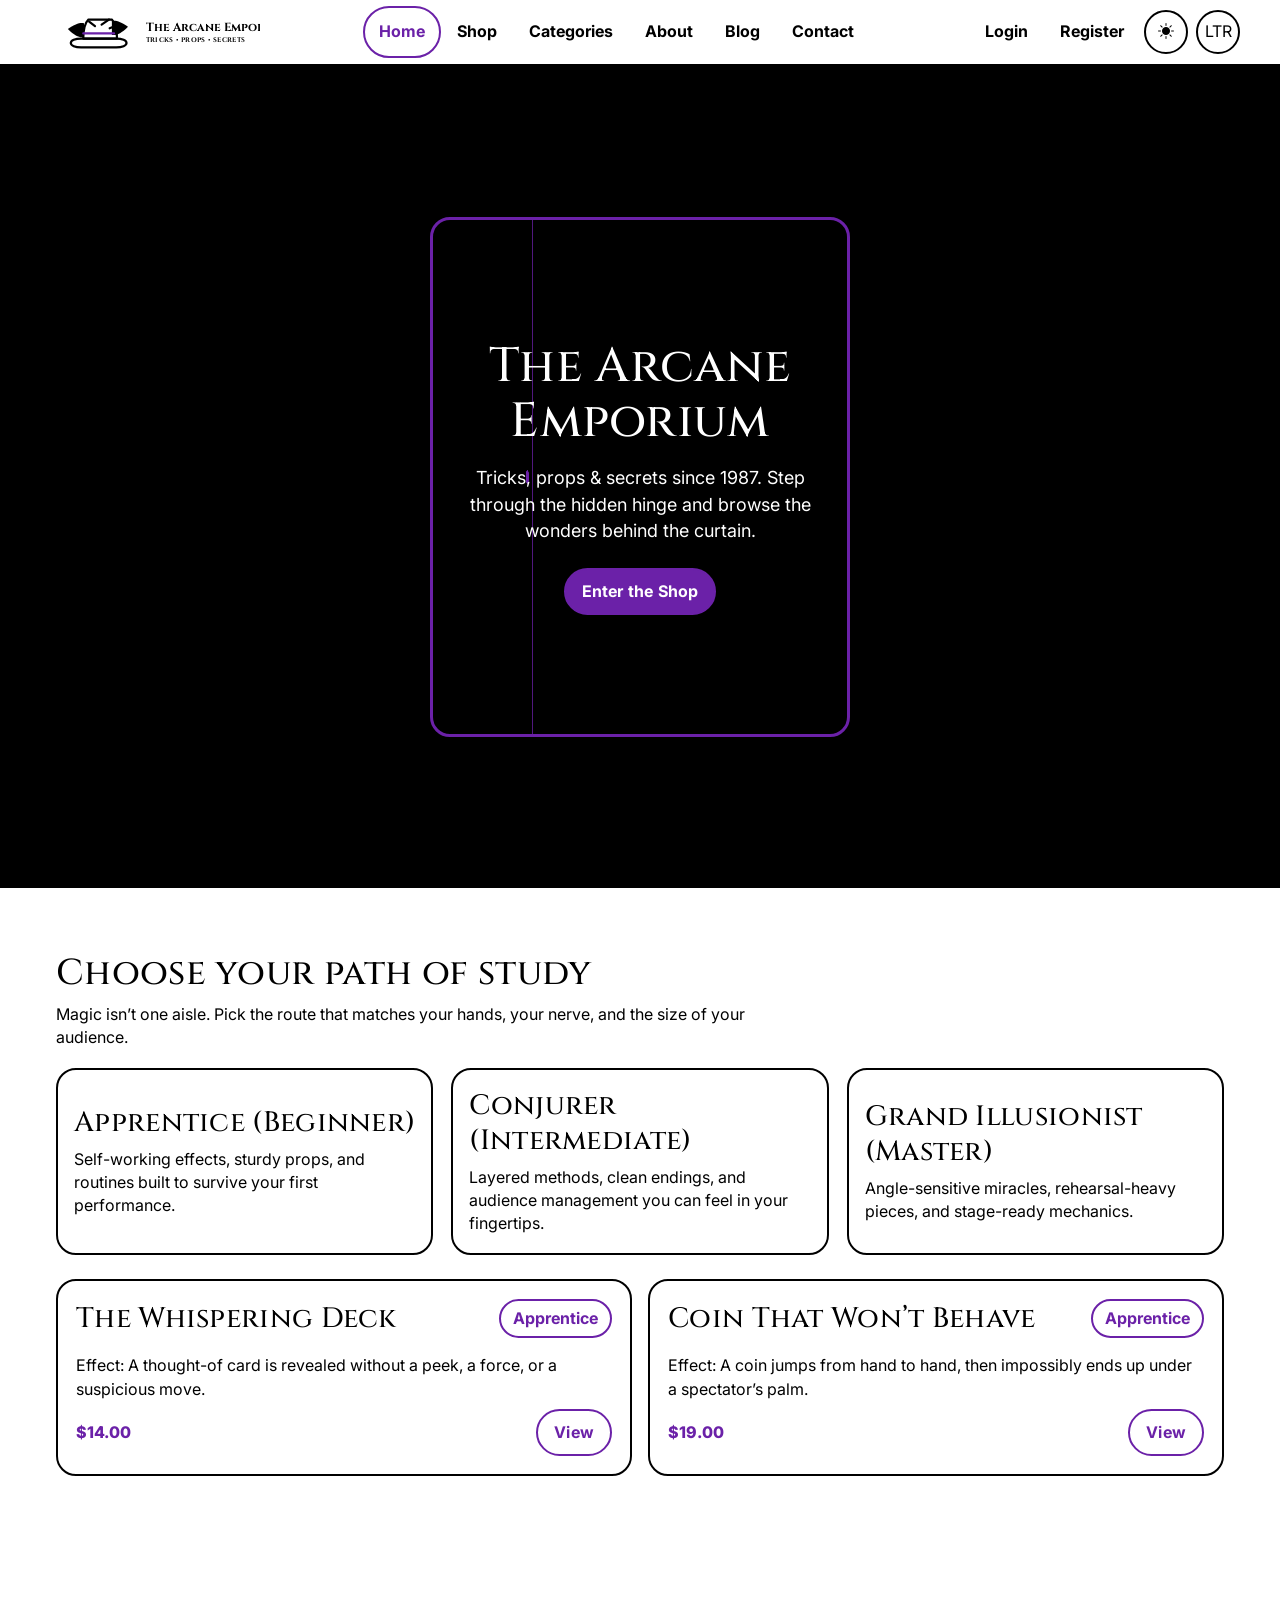
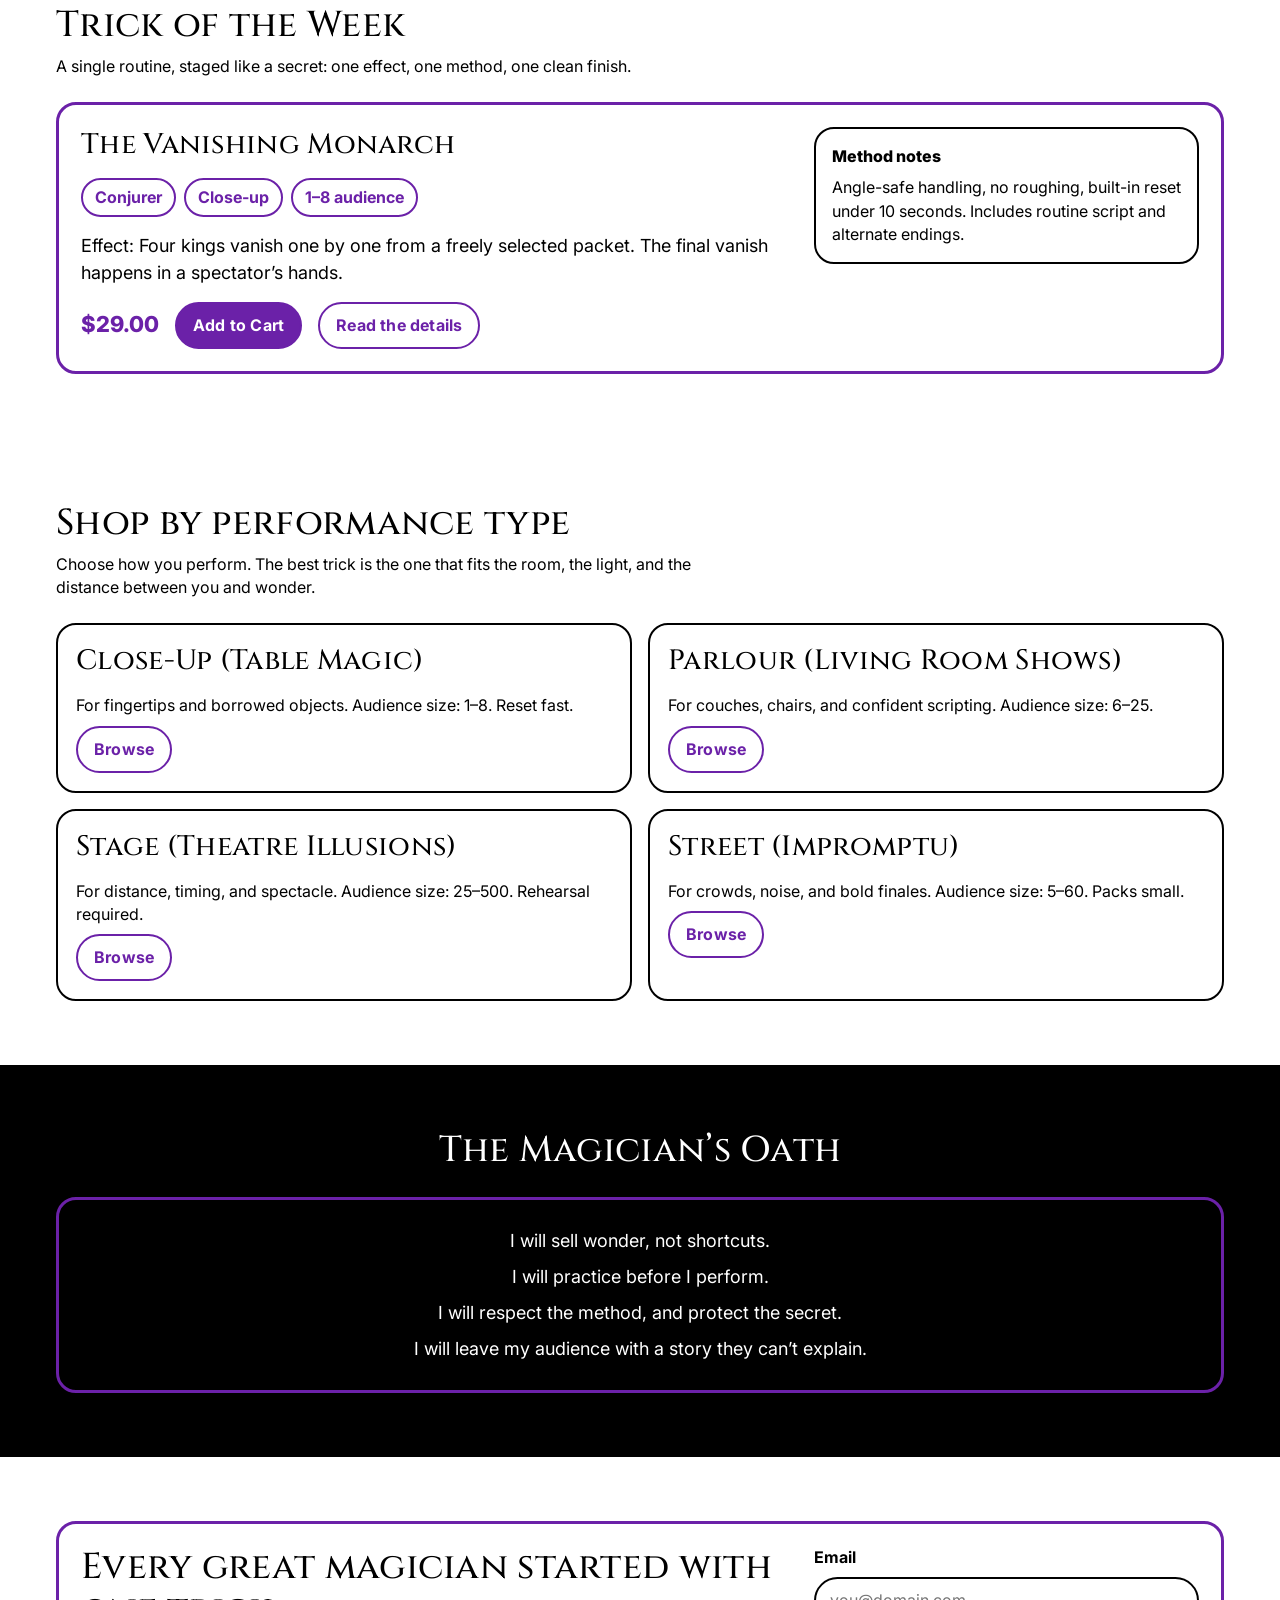
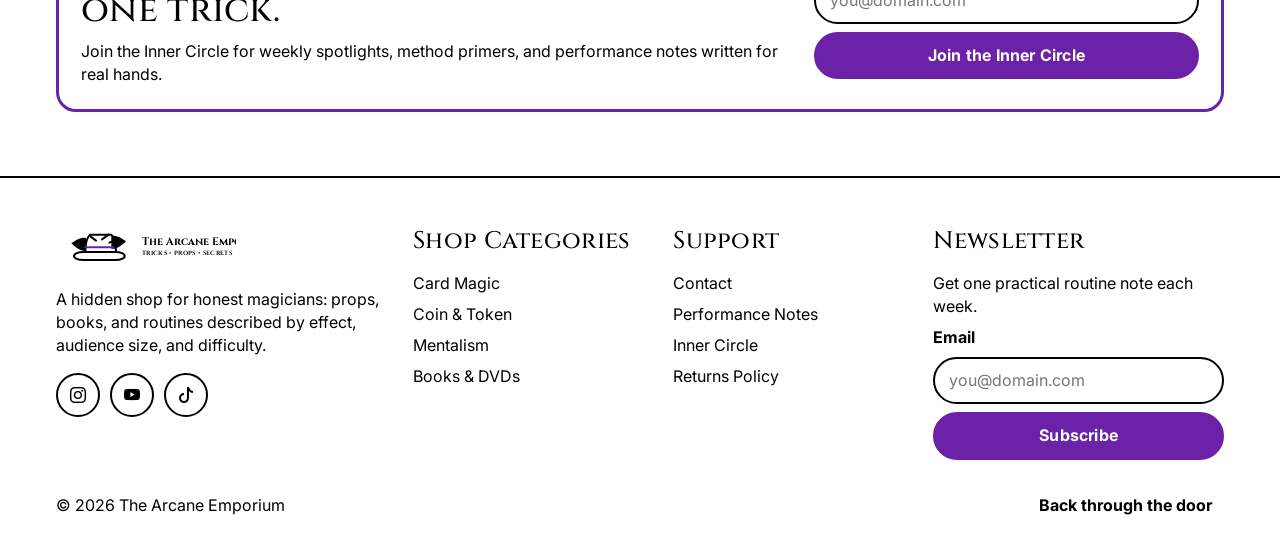
==== index.html @ 13599f2f "5050Complte" ====
<!doctype html>
<html lang="en" dir="ltr">
  <head>
    <meta charset="utf-8" />
    <meta name="viewport" content="width=device-width, initial-scale=1" />
    <title>The Arcane Emporium — Step Into the Secret</title>
    <meta name="description" content="Enter The Arcane Emporium: tricks, props, books, and secret methods for magicians of every level. Discover wonder, not just products." />
    <link rel="canonical" href="index.html" />

    <link rel="icon" type="image/svg+xml" href="assets/images/logo.svg" />

    <link rel="preconnect" href="https://fonts.googleapis.com" />
    <link rel="preconnect" href="https://fonts.gstatic.com" crossorigin />
    <link href="https://fonts.googleapis.com/css2?family=Cinzel:wght@600;700&family=Inter:wght@400;600;700;800&display=swap" rel="stylesheet" />

    <link href="https://cdn.jsdelivr.net/npm/bootstrap@5.3.3/dist/css/bootstrap.min.css" rel="stylesheet" />
    <link href="https://cdn.jsdelivr.net/npm/bootstrap-icons@1.11.3/font/bootstrap-icons.min.css" rel="stylesheet" />
    <link href="assets/css/style.css" rel="stylesheet" />
    <link href="assets/css/dark-mode.css" rel="stylesheet" />
    <link href="assets/css/rtl.css" rel="stylesheet" />

    <script type="application/ld+json">
      {
        "@context": "https://schema.org",
        "@type": "Organization",
        "name": "The Arcane Emporium",
        "url": "index.html",
        "logo": "assets/images/logo.svg",
        "sameAs": []
      }
    </script>
  </head>
  <body data-ae-page="home">
    <a class="ae-skip" href="#main">Skip to content</a>
    <div data-ae-header></div>

    <main id="main">
      <section class="ae-section ae-section--full ae-dark-stage">
        <div class="ae-container">
          <div class="ae-door-wrap" data-ae-door>
            <div class="ae-door" aria-label="A hidden door creaks open">
              <div class="ae-door-panel" aria-hidden="true"></div>
              <div class="ae-door-reveal">
                <div>
                  <h1 class="m-0">The Arcane Emporium</h1>
                  <p class="mt-3 mb-4" style="font-size:18px;max-width:46ch;margin-inline:auto">
                    Tricks, props &amp; secrets since 1987. Step through the hidden hinge and browse the wonders behind the curtain.
                  </p>
                  <a class="ae-btn ae-shimmer" href="home-2.html">Enter the Shop</a>
                </div>
              </div>
            </div>
          </div>
        </div>
      </section>

      <section class="ae-section">
        <div class="ae-container">
          <h2 class="m-0">Choose your path of study</h2>
          <p class="mt-2 mb-0" style="max-width:70ch">
            Magic isn’t one aisle. Pick the route that matches your hands, your nerve, and the size of your audience.
          </p>

          <div class="ae-fork" role="group" aria-label="Skill level pathways">
            <button class="ae-path" type="button" data-ae-skill="beginner" aria-pressed="false">
              <h3>Apprentice (Beginner)</h3>
              <p>Self-working effects, sturdy props, and routines built to survive your first performance.</p>
            </button>
            <button class="ae-path" type="button" data-ae-skill="intermediate" aria-pressed="false">
              <h3>Conjurer (Intermediate)</h3>
              <p>Layered methods, clean endings, and audience management you can feel in your fingertips.</p>
            </button>
            <button class="ae-path" type="button" data-ae-skill="master" aria-pressed="false">
              <h3>Grand Illusionist (Master)</h3>
              <p>Angle-sensitive miracles, rehearsal-heavy pieces, and stage-ready mechanics.</p>
            </button>
          </div>

          <div class="mt-4" data-ae-skill-region aria-label="Skill-based preview">
            <div class="ae-grid-2x2">
              <article class="ae-card" data-ae-skill-card="beginner">
                <div class="d-flex align-items-center justify-content-between gap-2 flex-wrap">
                  <h3 class="m-0">The Whispering Deck</h3>
                  <span class="ae-pill">Apprentice</span>
                </div>
                <p class="mt-3 mb-2">Effect: A thought-of card is revealed without a peek, a force, or a suspicious move.</p>
                <div class="d-flex align-items-center justify-content-between gap-3 flex-wrap">
                  <span class="ae-price">$14.00</span>
                  <a class="ae-btn ae-btn--ghost" href="service-details.html">View</a>
                </div>
              </article>

              <article class="ae-card" data-ae-skill-card="beginner">
                <div class="d-flex align-items-center justify-content-between gap-2 flex-wrap">
                  <h3 class="m-0">Coin That Won’t Behave</h3>
                  <span class="ae-pill">Apprentice</span>
                </div>
                <p class="mt-3 mb-2">Effect: A coin jumps from hand to hand, then impossibly ends up under a spectator’s palm.</p>
                <div class="d-flex align-items-center justify-content-between gap-3 flex-wrap">
                  <span class="ae-price">$19.00</span>
                  <a class="ae-btn ae-btn--ghost" href="service-details.html">View</a>
                </div>
              </article>

              <article class="ae-card" data-ae-skill-card="intermediate" hidden>
                <div class="d-flex align-items-center justify-content-between gap-2 flex-wrap">
                  <h3 class="m-0">The Vanishing Monarch</h3>
                  <span class="ae-pill">Conjurer</span>
                </div>
                <p class="mt-3 mb-2">Effect: Four kings vanish one by one from a freely selected packet, leaving only silence.</p>
                <div class="d-flex align-items-center justify-content-between gap-3 flex-wrap">
                  <span class="ae-price">$29.00</span>
                  <a class="ae-btn ae-btn--ghost" href="service-details.html">View</a>
                </div>
              </article>

              <article class="ae-card" data-ae-skill-card="intermediate" hidden>
                <div class="d-flex align-items-center justify-content-between gap-2 flex-wrap">
                  <h3 class="m-0">The Honest Liar’s Peek</h3>
                  <span class="ae-pill">Conjurer</span>
                </div>
                <p class="mt-3 mb-2">Effect: A sealed prediction matches a spectator’s secret choice with no fishing, no outs.</p>
                <div class="d-flex align-items-center justify-content-between gap-3 flex-wrap">
                  <span class="ae-price">$35.00</span>
                  <a class="ae-btn ae-btn--ghost" href="service-details.html">View</a>
                </div>
              </article>

              <article class="ae-card" data-ae-skill-card="master" hidden>
                <div class="d-flex align-items-center justify-content-between gap-2 flex-wrap">
                  <h3 class="m-0">Thread of Midnight</h3>
                  <span class="ae-pill">Grand Illusionist</span>
                </div>
                <p class="mt-3 mb-2">Effect: A ring melts onto a floating thread, then escapes in full view with no cover.</p>
                <div class="d-flex align-items-center justify-content-between gap-3 flex-wrap">
                  <span class="ae-price">$59.00</span>
                  <a class="ae-btn ae-btn--ghost" href="service-details.html">View</a>
                </div>
              </article>

              <article class="ae-card" data-ae-skill-card="master" hidden>
                <div class="d-flex align-items-center justify-content-between gap-2 flex-wrap">
                  <h3 class="m-0">Theatre of Two Shadows</h3>
                  <span class="ae-pill">Grand Illusionist</span>
                </div>
                <p class="mt-3 mb-2">Effect: Two spectators hold opposite ends of a ribbon as a signed card appears tied at the center.</p>
                <div class="d-flex align-items-center justify-content-between gap-3 flex-wrap">
                  <span class="ae-price">$79.00</span>
                  <a class="ae-btn ae-btn--ghost" href="service-details.html">View</a>
                </div>
              </article>
            </div>
          </div>
        </div>
      </section>

      <section class="ae-section">
        <div class="ae-container">
          <h2 class="m-0">Trick of the Week</h2>
          <p class="mt-2 mb-4" style="max-width:70ch">A single routine, staged like a secret: one effect, one method, one clean finish.</p>

          <div class="ae-feature">
            <div class="ae-feature-grid">
              <div>
                <h3 class="m-0">The Vanishing Monarch</h3>
                <div class="mt-3 d-flex align-items-center gap-2 flex-wrap">
                  <span class="ae-pill">Conjurer</span>
                  <span class="ae-pill">Close-up</span>
                  <span class="ae-pill">1–8 audience</span>
                </div>
                <p class="mt-3 mb-3" style="font-size:18px">
                  Effect: Four kings vanish one by one from a freely selected packet. The final vanish happens in a spectator’s hands.
                </p>
                <div class="d-flex align-items-center gap-3 flex-wrap">
                  <span class="ae-price" style="font-size:22px">$29.00</span>
                  <a class="ae-btn" href="service-details.html">Add to Cart</a>
                  <a class="ae-btn ae-btn--ghost" href="service-details.html">Read the details</a>
                </div>
              </div>
              <div class="ae-border ae-rounded p-3" aria-label="Method summary">
                <p class="m-0" style="font-weight:800">Method notes</p>
                <p class="mt-2 mb-0">
                  Angle-safe handling, no roughing, built-in reset under 10 seconds. Includes routine script and alternate endings.
                </p>
              </div>
            </div>
          </div>
        </div>
      </section>

      <section class="ae-section">
        <div class="ae-container">
          <h2 class="m-0">Shop by performance type</h2>
          <p class="mt-2 mb-4" style="max-width:70ch">
            Choose how you perform. The best trick is the one that fits the room, the light, and the distance between you and wonder.
          </p>

          <div class="ae-grid-2x2">
            <article class="ae-card">
              <h3 class="m-0">Close-Up (Table Magic)</h3>
              <p class="mt-3 mb-2">For fingertips and borrowed objects. Audience size: 1–8. Reset fast.</p>
              <a class="ae-btn ae-btn--ghost" href="services.html">Browse</a>
            </article>
            <article class="ae-card">
              <h3 class="m-0">Parlour (Living Room Shows)</h3>
              <p class="mt-3 mb-2">For couches, chairs, and confident scripting. Audience size: 6–25.</p>
              <a class="ae-btn ae-btn--ghost" href="services.html">Browse</a>
            </article>
            <article class="ae-card">
              <h3 class="m-0">Stage (Theatre Illusions)</h3>
              <p class="mt-3 mb-2">For distance, timing, and spectacle. Audience size: 25–500. Rehearsal required.</p>
              <a class="ae-btn ae-btn--ghost" href="services.html">Browse</a>
            </article>
            <article class="ae-card">
              <h3 class="m-0">Street (Impromptu)</h3>
              <p class="mt-3 mb-2">For crowds, noise, and bold finales. Audience size: 5–60. Packs small.</p>
              <a class="ae-btn ae-btn--ghost" href="services.html">Browse</a>
            </article>
          </div>
        </div>
      </section>

      <section class="ae-section ae-dark-stage">
        <div class="ae-container">
          <h2 class="m-0 text-center">The Magician’s Oath</h2>
          <div class="mt-4 ae-emboss">
            <p class="m-0">I will sell wonder, not shortcuts.</p>
            <p>I will practice before I perform.</p>
            <p>I will respect the method, and protect the secret.</p>
            <p class="mb-0">I will leave my audience with a story they can’t explain.</p>
          </div>
        </div>
      </section>

      <section class="ae-section">
        <div class="ae-container">
          <div class="ae-feature">
            <div class="ae-feature-grid">
              <div>
                <h2 class="m-0">Every great magician started with one trick.</h2>
                <p class="mt-2 mb-0" style="max-width:70ch">
                  Join the Inner Circle for weekly spotlights, method primers, and performance notes written for real hands.
                </p>
              </div>
              <form class="d-grid gap-2" data-ae-validate novalidate>
                <label class="fw-bold" for="indexNewsletter">Email</label>
                <input class="ae-form-control" id="indexNewsletter" name="email" type="email" placeholder="you@domain.com" required />
                <div class="invalid-feedback">Enter a valid email to join the Inner Circle.</div>
                <button class="ae-btn" type="submit">Join the Inner Circle</button>
              </form>
            </div>
          </div>
        </div>
      </section>
    </main>

    <div data-ae-footer></div>

    <script src="https://cdn.jsdelivr.net/npm/bootstrap@5.3.3/dist/js/bootstrap.bundle.min.js"></script>
    <script src="assets/js/main.js"></script>
  </body>
</html>
---- assets/css/style.css ----
:root{
  --ae-bg:#FFFFFF;
  --ae-fg:#000000;
  --ae-accent:#6B21A8;
  --ae-surface:#FFFFFF;
  --ae-border:var(--ae-fg);
  --ae-focus:var(--ae-accent);
  --ae-radius:20px;
  --ae-radius-sm:14px;
  --ae-shadow:none;
  --ae-max:1200px;
  color-scheme:light;
}

*{box-sizing:border-box}
html,body{height:100%}
body{
  margin:0;
  background:var(--ae-bg);
  color:var(--ae-fg);
  font-family:Inter,system-ui,-apple-system,Segoe UI,Roboto,Arial,sans-serif;
  font-size:16px;
  line-height:1.45;
  overflow-x:hidden;
}

a{color:var(--ae-accent);text-decoration:none}
a:hover,a:focus{text-decoration:underline}

::selection{background:var(--ae-accent);color:var(--ae-bg)}

h1,h2,h3,.ae-display{
  font-family:"Cinzel",serif;
  letter-spacing:0.3px;
}
h1{font-size:clamp(40px,4vw,48px);line-height:1.15}
h2{font-size:clamp(32px,3.2vw,36px);line-height:1.2}
h3{font-size:clamp(24px,2.4vw,28px);line-height:1.25}

.ae-container{
  max-width:var(--ae-max);
  margin-inline:auto;
  padding-inline:16px;
}

.ae-border{border:2px solid var(--ae-border)}
.ae-border-accent{border:2px solid var(--ae-accent)}
.ae-surface{background:var(--ae-surface)}
.ae-rounded{border-radius:var(--ae-radius)}
.ae-rounded-sm{border-radius:var(--ae-radius-sm)}

.ae-btn{
  display:inline-flex;
  align-items:center;
  justify-content:center;
  gap:10px;
  min-height:44px;
  padding:10px 16px;
  border-radius:999px;
  border:2px solid var(--ae-accent);
  background:var(--ae-accent);
  color:#FFFFFF;
  font-weight:700;
  letter-spacing:0.2px;
  text-decoration:none;
  position:relative;
  overflow:hidden;
}
.ae-btn:hover,.ae-btn:focus{color:#FFFFFF;text-decoration:none}
.ae-btn:focus-visible{outline:3px solid var(--ae-focus);outline-offset:2px}
.ae-btn--ghost{
  background:transparent;
  color:var(--ae-accent);
}
.ae-btn--ghost:hover,.ae-btn--ghost:focus{color:var(--ae-accent)}

.ae-shimmer::after{
  content:"";
  position:absolute;
  inset:-2px;
  transform:translateX(-120%);
  background:linear-gradient(90deg,transparent,rgba(255,255,255,0.6),transparent);
  animation:aeShimmer 2.2s infinite;
}
@keyframes aeShimmer{
  0%{transform:translateX(-120%)}
  55%{transform:translateX(120%)}
  100%{transform:translateX(120%)}
}

.ae-pill{
  display:inline-flex;
  align-items:center;
  justify-content:center;
  gap:8px;
  min-height:36px;
  padding:6px 12px;
  border-radius:999px;
  border:2px solid var(--ae-accent);
  color:var(--ae-accent);
  font-weight:700;
  white-space:nowrap;
}
.ae-price{color:var(--ae-accent);font-weight:800}

.ae-skip{
  position:absolute;
  inset-inline-start:12px;
  top:12px;
  padding:10px 14px;
  background:var(--ae-accent);
  color:#FFFFFF;
  z-index:1000;
  transform:translateY(-160%);
  border-radius:999px;
}
.ae-skip:focus{transform:translateY(0)}

.ae-header{
  position:sticky;
  top:0;
  z-index:1020;
  background:var(--ae-bg);
  border-bottom:2px solid var(--ae-border);
}
.ae-header-inner{padding:10px 0}
.ae-navlink{
  display:inline-flex;
  align-items:center;
  justify-content:center;
  min-height:44px;
  padding:8px 12px;
  border-radius:999px;
  color:var(--ae-fg);
  font-weight:700;
}
.ae-navlink:hover,.ae-navlink:focus{
  color:var(--ae-accent);
  text-decoration:none;
  outline:2px solid var(--ae-accent);
  outline-offset:2px;
}
.ae-navlink[aria-current="page"]{
  color:var(--ae-accent);
  outline:2px solid var(--ae-accent);
  outline-offset:2px;
}

.ae-logo{
  width:220px;
  height:44px;
  color:var(--ae-fg);
}
.ae-logo--small{width:180px;height:40px}
.ae-logo-wrap{display:inline-flex;align-items:center;gap:12px}
.ae-logo-wrap:hover{text-decoration:none}

.ae-mobile{display:flex}
.ae-desktop{display:none}
@media (min-width:1100px){
  .ae-mobile{display:none}
  .ae-desktop{display:flex}
}

.ae-icon-btn{
  display:inline-flex;
  align-items:center;
  justify-content:center;
  width:44px;
  height:44px;
  border-radius:999px;
  border:2px solid var(--ae-border);
  background:transparent;
  color:var(--ae-fg);
}
.ae-icon-btn:hover,.ae-icon-btn:focus{border-color:var(--ae-accent);color:var(--ae-accent)}
.ae-icon-btn:focus-visible{outline:3px solid var(--ae-focus);outline-offset:2px}

.ae-offcanvas{
  background:var(--ae-bg);
  color:var(--ae-fg);
  border-inline-start:2px solid var(--ae-border);
}
.ae-offcanvas .offcanvas-header{border-bottom:2px solid var(--ae-border)}

.ae-section{padding:64px 0}
.ae-section--tight{padding:40px 0}
.ae-section--full{min-height:calc(100vh - 78px);display:flex;align-items:center}
.ae-dark-stage{
  background:var(--ae-fg);
  color:var(--ae-bg);
}
.ae-dark-stage a{color:var(--ae-bg)}
.ae-dark-stage .ae-btn--ghost{border-color:var(--ae-bg);color:var(--ae-bg)}

.ae-door-wrap{
  width:min(420px,92vw);
  margin-inline:auto;
}
.ae-door{
  border:3px solid var(--ae-accent);
  border-radius:var(--ae-radius);
  height:520px;
  position:relative;
  overflow:hidden;
  background:transparent;
}
.ae-door-panel{
  position:absolute;
  inset:0;
  transform-origin:0% 50%;
  border-inline-end:3px solid var(--ae-accent);
  background:transparent;
  transform:rotateY(0deg);
  transition:transform 1400ms ease;
}
.ae-door-panel::after{
  content:"";
  position:absolute;
  inset-inline-end:14px;
  top:50%;
  width:14px;
  height:14px;
  transform:translateY(-50%);
  border-radius:999px;
  background:var(--ae-accent);
}
.ae-door-open .ae-door-panel{transform:rotateY(-76deg)}
.ae-door-reveal{
  position:absolute;
  inset:0;
  display:grid;
  place-items:center;
  padding:24px;
  text-align:center;
}

.ae-fork{
  display:grid;
  grid-template-columns:1fr;
  gap:18px;
  align-items:stretch;
  margin-top:18px;
}
@media (min-width:768px){
  .ae-fork{grid-template-columns:repeat(3,1fr)}
}
.ae-path{
  border:2px solid var(--ae-border);
  border-radius:var(--ae-radius);
  padding:18px 16px;
  background:var(--ae-surface);
  text-align:start;
}
.ae-path:focus-visible{outline:3px solid var(--ae-focus);outline-offset:2px}
.ae-path:hover{border-color:var(--ae-accent)}
.ae-path h3{margin:0 0 8px 0}
.ae-path p{margin:0}

.ae-grid-2x2{
  display:grid;
  grid-template-columns:1fr;
  gap:16px;
}
@media (min-width:768px){
  .ae-grid-2x2{grid-template-columns:repeat(2,1fr)}
}

.ae-grid-2x3{
  display:grid;
  grid-template-columns:1fr;
  gap:16px;
}
@media (min-width:768px){
  .ae-grid-2x3{grid-template-columns:repeat(2,1fr)}
}
@media (min-width:1100px){
  .ae-grid-2x3{grid-template-columns:repeat(3,1fr)}
}

.ae-card{
  border:2px solid var(--ae-border);
  border-radius:var(--ae-radius);
  padding:18px;
  background:var(--ae-surface);
  height:100%;
}
.ae-card:hover{border-color:var(--ae-accent)}
.ae-card h3{margin-top:0}

.ae-feature{
  border:3px solid var(--ae-accent);
  border-radius:var(--ae-radius);
  padding:22px;
  background:var(--ae-surface);
}
.ae-feature-grid{
  display:grid;
  grid-template-columns:1fr;
  gap:18px;
}
@media (min-width:900px){
  .ae-feature-grid{grid-template-columns:1.3fr 0.7fr;align-items:start}
}

.ae-emboss{
  border:3px solid var(--ae-accent);
  border-radius:var(--ae-radius);
  padding:28px 22px;
  background:transparent;
  text-align:center;
}
.ae-emboss p{margin:10px 0;font-size:18px}

.ae-strip{
  display:grid;
  grid-auto-flow:column;
  grid-auto-columns:minmax(260px,1fr);
  gap:16px;
  overflow-x:auto;
  padding-bottom:10px;
  scroll-snap-type:x mandatory;
}
.ae-strip > *{scroll-snap-align:start}
@media (max-width:767.98px){
  .ae-strip{grid-auto-flow:row;grid-auto-columns:unset;overflow:visible}
}

.ae-form-control{
  min-height:44px;
  border:2px solid var(--ae-border);
  border-radius:999px;
  padding:10px 14px;
  background:var(--ae-bg);
  color:var(--ae-fg);
}
.ae-form-control:focus{
  border-color:var(--ae-accent);
  box-shadow:none;
  outline:3px solid var(--ae-focus);
  outline-offset:2px;
}
.ae-form-area{
  border-radius:var(--ae-radius);
  border:2px solid var(--ae-border);
  min-height:160px;
  padding:12px 14px;
}

.invalid-feedback{color:var(--ae-accent);font-weight:700}

.ae-footer{
  border-top:2px solid var(--ae-border);
  padding:48px 0 18px 0;
}
.ae-footer h3{font-size:24px}
.ae-footer a{color:var(--ae-fg)}
.ae-footer a:hover,.ae-footer a:focus{color:var(--ae-accent)}
.ae-footer-grid{
  display:grid;
  grid-template-columns:1fr;
  gap:18px;
}
@media (min-width:900px){
  .ae-footer-grid{grid-template-columns:1.4fr 1fr 1fr 1.2fr}
}
.ae-social{
  display:flex;
  gap:10px;
  flex-wrap:wrap;
}

.ae-backtop{
  position:fixed;
  inset-inline-end:16px;
  bottom:16px;
  width:48px;
  height:48px;
  border-radius:999px;
  border:2px solid var(--ae-accent);
  background:var(--ae-accent);
  color:#FFFFFF;
  display:none;
  align-items:center;
  justify-content:center;
  z-index:1030;
}
.ae-backtop:focus-visible{outline:3px solid var(--ae-focus);outline-offset:2px}
.ae-backtop.is-visible{display:flex}

.ae-star{color:var(--ae-accent)}

.accordion-item{background:var(--ae-bg)}
.accordion-button{
  background:var(--ae-bg);
  color:var(--ae-fg);
  font-weight:800;
  border-bottom:2px solid var(--ae-border);
  box-shadow:none;
}
.accordion-button:focus{
  border-color:var(--ae-accent);
  box-shadow:none;
  outline:3px solid var(--ae-focus);
  outline-offset:2px;
}
.accordion-button:not(.collapsed){color:var(--ae-accent);background:var(--ae-bg)}
.accordion-body{background:var(--ae-bg);color:var(--ae-fg)}

@media (prefers-reduced-motion:reduce){
  .ae-shimmer::after{animation:none}
  .ae-door-panel{transition:none}
}
---- assets/css/dark-mode.css ----
:root[data-theme="dark"]{
  --ae-bg:#12111A;
  --ae-fg:#FFFFFF;
  --ae-surface:#12111A;
  --ae-border:var(--ae-fg);
  color-scheme:dark;
}

:root[data-theme="dark"] .ae-dark-stage{
  background:#000000;
  color:#FFFFFF;
}

:root[data-theme="dark"] .ae-offcanvas{
  border-inline-start-color:#FFFFFF;
}
---- assets/css/rtl.css ----
:root[dir="rtl"] body{direction:rtl}
:root[dir="rtl"] .ae-path{text-align:start}
:root[dir="rtl"] .ae-offcanvas{border-inline-start:0;border-inline-end:2px solid var(--ae-border)}
:root[dir="rtl"] .ae-backtop{inset-inline-end:auto;inset-inline-start:16px}
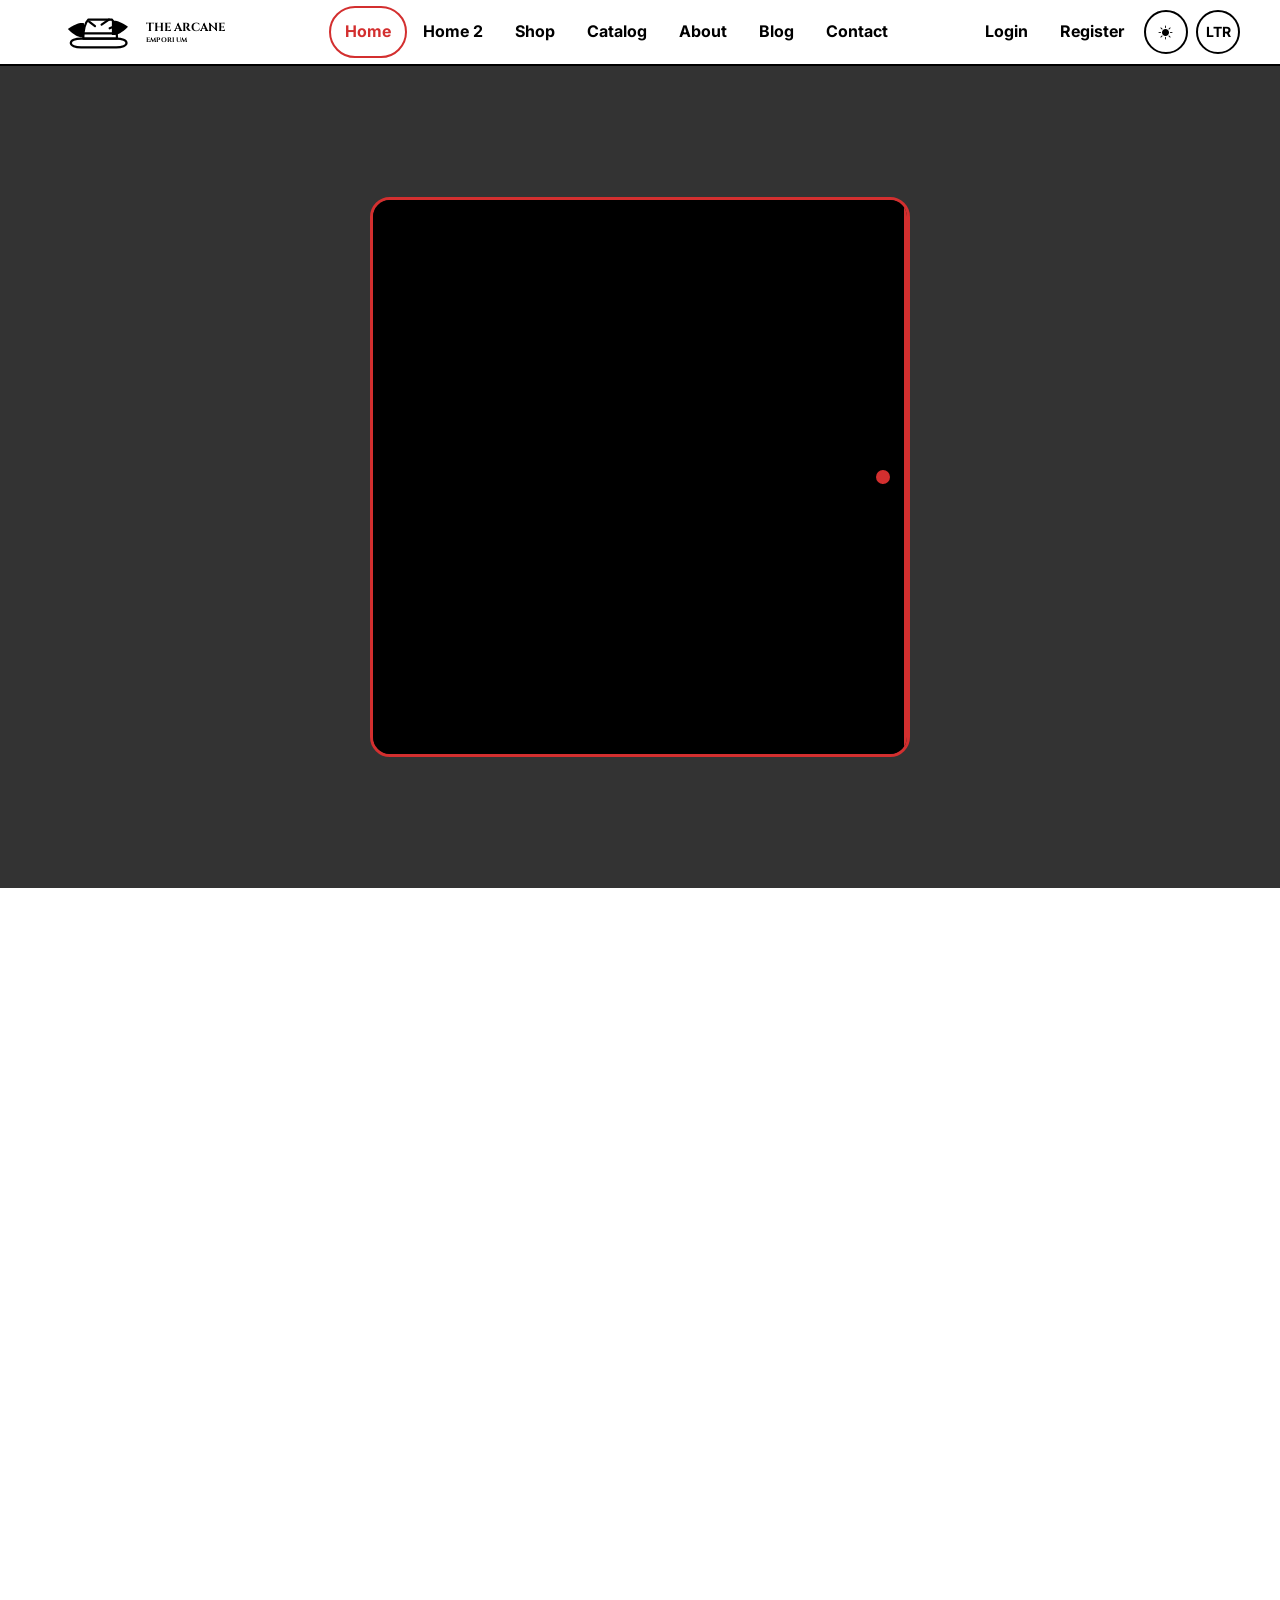
==== commit e2245be8: "6040Cent" ====
--- a/index.html
+++ b/index.html
@@ -35,7 +35,7 @@
     <div data-ae-header></div>
 
     <main id="main">
-      <section class="ae-section ae-section--full ae-dark-stage">
+      <section class="ae-section ae-section--full ae-dark-stage" style="background: linear-gradient(rgba(0,0,0,0.8), rgba(0,0,0,0.8)), url('https://images.unsplash.com/photo-1511671782779-c97d3d27a1d4?auto=format&fit=crop&q=80&w=1200') center/cover no-repeat;">
         <div class="ae-container">
           <div class="ae-door-wrap" data-ae-door>
             <div class="ae-door" aria-label="A hidden door creaks open">
@@ -46,7 +46,8 @@
                   <p class="mt-3 mb-4" style="font-size:18px;max-width:46ch;margin-inline:auto">
                     Tricks, props &amp; secrets since 1987. Step through the hidden hinge and browse the wonders behind the curtain.
                   </p>
-                  <a class="ae-btn ae-shimmer" href="home-2.html">Enter the Shop</a>
+                  <a class="ae-btn ae-shimmer" href="services.html">Enter the Shop</a>
+                  <a class="ae-btn ae-btn--ghost mt-2" href="catlog.html">View Categories</a>
                 </div>
               </div>
             </div>
@@ -79,72 +80,78 @@
           <div class="mt-4" data-ae-skill-region aria-label="Skill-based preview">
             <div class="ae-grid-2x2">
               <article class="ae-card" data-ae-skill-card="beginner">
+                <img class="ae-card-img" src="https://images.unsplash.com/photo-1541432924401-443b74052f52?auto=format&fit=crop&q=80&w=800" alt="Playing cards floating" />
                 <div class="d-flex align-items-center justify-content-between gap-2 flex-wrap">
                   <h3 class="m-0">The Whispering Deck</h3>
                   <span class="ae-pill">Apprentice</span>
                 </div>
                 <p class="mt-3 mb-2">Effect: A thought-of card is revealed without a peek, a force, or a suspicious move.</p>
-                <div class="d-flex align-items-center justify-content-between gap-3 flex-wrap">
+                <div class="mt-auto d-flex align-items-center justify-content-between gap-3 flex-wrap">
                   <span class="ae-price">$14.00</span>
                   <a class="ae-btn ae-btn--ghost" href="service-details.html">View</a>
                 </div>
               </article>
 
               <article class="ae-card" data-ae-skill-card="beginner">
+                <img class="ae-card-img" src="https://images.unsplash.com/photo-1606144042614-b2417e99c4e3?auto=format&fit=crop&q=80&w=800" alt="Magic coins" />
                 <div class="d-flex align-items-center justify-content-between gap-2 flex-wrap">
                   <h3 class="m-0">Coin That Won’t Behave</h3>
                   <span class="ae-pill">Apprentice</span>
                 </div>
                 <p class="mt-3 mb-2">Effect: A coin jumps from hand to hand, then impossibly ends up under a spectator’s palm.</p>
-                <div class="d-flex align-items-center justify-content-between gap-3 flex-wrap">
+                <div class="mt-auto d-flex align-items-center justify-content-between gap-3 flex-wrap">
                   <span class="ae-price">$19.00</span>
                   <a class="ae-btn ae-btn--ghost" href="service-details.html">View</a>
                 </div>
               </article>
 
               <article class="ae-card" data-ae-skill-card="intermediate" hidden>
+                <img class="ae-card-img" src="https://images.unsplash.com/photo-1517406858458-3725f0967399?auto=format&fit=crop&q=80&w=800" alt="Mysterious cards" />
                 <div class="d-flex align-items-center justify-content-between gap-2 flex-wrap">
                   <h3 class="m-0">The Vanishing Monarch</h3>
                   <span class="ae-pill">Conjurer</span>
                 </div>
                 <p class="mt-3 mb-2">Effect: Four kings vanish one by one from a freely selected packet, leaving only silence.</p>
-                <div class="d-flex align-items-center justify-content-between gap-3 flex-wrap">
+                <div class="mt-auto d-flex align-items-center justify-content-between gap-3 flex-wrap">
                   <span class="ae-price">$29.00</span>
                   <a class="ae-btn ae-btn--ghost" href="service-details.html">View</a>
                 </div>
               </article>
 
               <article class="ae-card" data-ae-skill-card="intermediate" hidden>
+                <img class="ae-card-img" src="https://images.unsplash.com/photo-1534447677768-be436bb09401?auto=format&fit=crop&q=80&w=800" alt="Secret envelope" />
                 <div class="d-flex align-items-center justify-content-between gap-2 flex-wrap">
                   <h3 class="m-0">The Honest Liar’s Peek</h3>
                   <span class="ae-pill">Conjurer</span>
                 </div>
                 <p class="mt-3 mb-2">Effect: A sealed prediction matches a spectator’s secret choice with no fishing, no outs.</p>
-                <div class="d-flex align-items-center justify-content-between gap-3 flex-wrap">
+                <div class="mt-auto d-flex align-items-center justify-content-between gap-3 flex-wrap">
                   <span class="ae-price">$35.00</span>
                   <a class="ae-btn ae-btn--ghost" href="service-details.html">View</a>
                 </div>
               </article>
 
               <article class="ae-card" data-ae-skill-card="master" hidden>
+                <img class="ae-card-img" src="https://images.unsplash.com/photo-1495446815901-a7297e633e8d?auto=format&fit=crop&q=80&w=800" alt="Magic thread" />
                 <div class="d-flex align-items-center justify-content-between gap-2 flex-wrap">
                   <h3 class="m-0">Thread of Midnight</h3>
                   <span class="ae-pill">Grand Illusionist</span>
                 </div>
                 <p class="mt-3 mb-2">Effect: A ring melts onto a floating thread, then escapes in full view with no cover.</p>
-                <div class="d-flex align-items-center justify-content-between gap-3 flex-wrap">
+                <div class="mt-auto d-flex align-items-center justify-content-between gap-3 flex-wrap">
                   <span class="ae-price">$59.00</span>
                   <a class="ae-btn ae-btn--ghost" href="service-details.html">View</a>
                 </div>
               </article>
 
               <article class="ae-card" data-ae-skill-card="master" hidden>
+                <img class="ae-card-img" src="https://images.unsplash.com/photo-1473186578172-c141e6798fe4?auto=format&fit=crop&q=80&w=800" alt="Magic ribbon" />
                 <div class="d-flex align-items-center justify-content-between gap-2 flex-wrap">
                   <h3 class="m-0">Theatre of Two Shadows</h3>
                   <span class="ae-pill">Grand Illusionist</span>
                 </div>
                 <p class="mt-3 mb-2">Effect: Two spectators hold opposite ends of a ribbon as a signed card appears tied at the center.</p>
-                <div class="d-flex align-items-center justify-content-between gap-3 flex-wrap">
+                <div class="mt-auto d-flex align-items-center justify-content-between gap-3 flex-wrap">
                   <span class="ae-price">$79.00</span>
                   <a class="ae-btn ae-btn--ghost" href="service-details.html">View</a>
                 </div>
@@ -161,7 +168,8 @@
 
           <div class="ae-feature">
             <div class="ae-feature-grid">
-              <div>
+              <div class="d-flex flex-column">
+                <img class="ae-card-img mb-3" style="height:240px" src="https://images.unsplash.com/photo-1517406858458-3725f0967399?auto=format&fit=crop&q=80&w=800" alt="The Vanishing Monarch" />
                 <h3 class="m-0">The Vanishing Monarch</h3>
                 <div class="mt-3 d-flex align-items-center gap-2 flex-wrap">
                   <span class="ae-pill">Conjurer</span>
@@ -171,7 +179,7 @@
                 <p class="mt-3 mb-3" style="font-size:18px">
                   Effect: Four kings vanish one by one from a freely selected packet. The final vanish happens in a spectator’s hands.
                 </p>
-                <div class="d-flex align-items-center gap-3 flex-wrap">
+                <div class="mt-auto d-flex align-items-center gap-3 flex-wrap">
                   <span class="ae-price" style="font-size:22px">$29.00</span>
                   <a class="ae-btn" href="service-details.html">Add to Cart</a>
                   <a class="ae-btn ae-btn--ghost" href="service-details.html">Read the details</a>
@@ -197,24 +205,36 @@
 
           <div class="ae-grid-2x2">
             <article class="ae-card">
+              <img class="ae-card-img" src="https://images.unsplash.com/photo-1541432924401-443b74052f52?auto=format&fit=crop&q=80&w=800" alt="Close-Up Magic" />
               <h3 class="m-0">Close-Up (Table Magic)</h3>
               <p class="mt-3 mb-2">For fingertips and borrowed objects. Audience size: 1–8. Reset fast.</p>
-              <a class="ae-btn ae-btn--ghost" href="services.html">Browse</a>
-            </article>
-            <article class="ae-card">
+              <div class="mt-auto">
+                <a class="ae-btn ae-btn--ghost" href="services.html">Browse</a>
+              </div>
+            </article>
+            <article class="ae-card">
+              <img class="ae-card-img" src="https://images.unsplash.com/photo-1517406858458-3725f0967399?auto=format&fit=crop&q=80&w=800" alt="Parlour Magic" />
               <h3 class="m-0">Parlour (Living Room Shows)</h3>
               <p class="mt-3 mb-2">For couches, chairs, and confident scripting. Audience size: 6–25.</p>
-              <a class="ae-btn ae-btn--ghost" href="services.html">Browse</a>
-            </article>
-            <article class="ae-card">
+              <div class="mt-auto">
+                <a class="ae-btn ae-btn--ghost" href="services.html">Browse</a>
+              </div>
+            </article>
+            <article class="ae-card">
+              <img class="ae-card-img" src="https://images.unsplash.com/photo-1495446815901-a7297e633e8d?auto=format&fit=crop&q=80&w=800" alt="Stage Magic" />
               <h3 class="m-0">Stage (Theatre Illusions)</h3>
               <p class="mt-3 mb-2">For distance, timing, and spectacle. Audience size: 25–500. Rehearsal required.</p>
-              <a class="ae-btn ae-btn--ghost" href="services.html">Browse</a>
-            </article>
-            <article class="ae-card">
+              <div class="mt-auto">
+                <a class="ae-btn ae-btn--ghost" href="services.html">Browse</a>
+              </div>
+            </article>
+            <article class="ae-card">
+              <img class="ae-card-img" src="https://images.unsplash.com/photo-1534447677768-be436bb09401?auto=format&fit=crop&q=80&w=800" alt="Street Magic" />
               <h3 class="m-0">Street (Impromptu)</h3>
               <p class="mt-3 mb-2">For crowds, noise, and bold finales. Audience size: 5–60. Packs small.</p>
-              <a class="ae-btn ae-btn--ghost" href="services.html">Browse</a>
+              <div class="mt-auto">
+                <a class="ae-btn ae-btn--ghost" href="services.html">Browse</a>
+              </div>
             </article>
           </div>
         </div>
--- a/assets/css/style.css
+++ b/assets/css/style.css
@@ -1,7 +1,7 @@
 :root{
   --ae-bg:#FFFFFF;
   --ae-fg:#000000;
-  --ae-accent:#6B21A8;
+  --ae-accent:#D32F2F;
   --ae-surface:#FFFFFF;
   --ae-border:var(--ae-fg);
   --ae-focus:var(--ae-accent);
@@ -13,15 +13,23 @@
 }
 
 *{box-sizing:border-box}
-html,body{height:100%}
+html,body{
+  height:100%;
+  margin:0;
+  padding:0;
+  overflow-x:hidden;
+  width:100%;
+  max-width:100%;
+}
 body{
-  margin:0;
   background:var(--ae-bg);
   color:var(--ae-fg);
   font-family:Inter,system-ui,-apple-system,Segoe UI,Roboto,Arial,sans-serif;
   font-size:16px;
   line-height:1.45;
-  overflow-x:hidden;
+  position:relative;
+  overflow-wrap:break-word;
+  word-wrap:break-word;
 }
 
 a{color:var(--ae-accent);text-decoration:none}
@@ -65,6 +73,13 @@
   text-decoration:none;
   position:relative;
   overflow:hidden;
+}
+@media (max-width: 480px) {
+  .ae-btn {
+    padding: 8px 12px;
+    font-size: 14px;
+    min-height: 40px;
+  }
 }
 .ae-btn:hover,.ae-btn:focus{color:#FFFFFF;text-decoration:none}
 .ae-btn:focus-visible{outline:3px solid var(--ae-focus);outline-offset:2px}
@@ -149,10 +164,26 @@
 .ae-logo{
   width:220px;
   height:44px;
-  color:var(--ae-fg);
+  max-width: 100%;
+  color:var(--ae-fg);
+  direction:ltr;
 }
 .ae-logo--small{width:180px;height:40px}
-.ae-logo-wrap{display:inline-flex;align-items:center;gap:12px}
+@media (max-width: 480px) {
+  .ae-logo--small { width: 140px; height: 32px; }
+}
+@media (max-width: 360px) {
+  .ae-logo--small { width: 100px; height: 24px; }
+  .ae-header-inner .d-flex.gap-2 { gap: 4px !important; }
+}
+.ae-logo-wrap{
+  display:inline-flex;
+  align-items:center;
+  gap:12px;
+  direction:ltr;
+  min-width: 0;
+  flex-shrink: 1;
+}
 .ae-logo-wrap:hover{text-decoration:none}
 
 .ae-mobile{display:flex}
@@ -172,6 +203,16 @@
   border:2px solid var(--ae-border);
   background:transparent;
   color:var(--ae-fg);
+  font-size: 14px;
+  font-weight: 700;
+}
+@media (max-width: 480px) {
+  .ae-icon-btn {
+    width: 38px;
+    height: 38px;
+    font-size: 11px;
+    border-width: 1.5px;
+  }
 }
 .ae-icon-btn:hover,.ae-icon-btn:focus{border-color:var(--ae-accent);color:var(--ae-accent)}
 .ae-icon-btn:focus-visible{outline:3px solid var(--ae-focus);outline-offset:2px}
@@ -179,7 +220,7 @@
 .ae-offcanvas{
   background:var(--ae-bg);
   color:var(--ae-fg);
-  border-inline-start:2px solid var(--ae-border);
+  border-inline-end:2px solid var(--ae-border);
 }
 .ae-offcanvas .offcanvas-header{border-bottom:2px solid var(--ae-border)}
 
@@ -194,25 +235,27 @@
 .ae-dark-stage .ae-btn--ghost{border-color:var(--ae-bg);color:var(--ae-bg)}
 
 .ae-door-wrap{
-  width:min(420px,92vw);
+  width:min(540px,94vw);
   margin-inline:auto;
+  perspective: 1200px;
 }
 .ae-door{
   border:3px solid var(--ae-accent);
   border-radius:var(--ae-radius);
-  height:520px;
+  height:560px;
   position:relative;
   overflow:hidden;
-  background:transparent;
+  background:rgba(0,0,0,0.4);
 }
 .ae-door-panel{
   position:absolute;
   inset:0;
   transform-origin:0% 50%;
   border-inline-end:3px solid var(--ae-accent);
-  background:transparent;
+  background:var(--ae-fg);
   transform:rotateY(0deg);
   transition:transform 1400ms ease;
+  z-index: 2;
 }
 .ae-door-panel::after{
   content:"";
@@ -225,7 +268,7 @@
   border-radius:999px;
   background:var(--ae-accent);
 }
-.ae-door-open .ae-door-panel{transform:rotateY(-76deg)}
+.ae-door-open .ae-door-panel{transform:rotateY(-110deg)}
 .ae-door-reveal{
   position:absolute;
   inset:0;
@@ -233,6 +276,10 @@
   place-items:center;
   padding:24px;
   text-align:center;
+  z-index: 1;
+}
+@media (max-width: 480px) {
+  .ae-door-reveal { padding: 16px; }
 }
 
 .ae-fork{
@@ -284,20 +331,37 @@
   padding:18px;
   background:var(--ae-surface);
   height:100%;
+  display:flex;
+  flex-direction:column;
 }
 .ae-card:hover{border-color:var(--ae-accent)}
 .ae-card h3{margin-top:0}
+.ae-card-img{
+  width:100%;
+  height:180px;
+  object-fit:cover;
+  border-radius:var(--ae-radius-sm);
+  margin-bottom:16px;
+  border:1px solid var(--ae-border);
+}
 
 .ae-feature{
   border:3px solid var(--ae-accent);
   border-radius:var(--ae-radius);
   padding:22px;
   background:var(--ae-surface);
+  overflow: hidden;
+  max-width: 100%;
+  text-align: start;
+}
+@media (max-width: 480px) {
+  .ae-feature { padding: 16px; margin-inline: 4px; }
 }
 .ae-feature-grid{
   display:grid;
   grid-template-columns:1fr;
   gap:18px;
+  width: 100%;
 }
 @media (min-width:900px){
   .ae-feature-grid{grid-template-columns:1.3fr 0.7fr;align-items:start}
@@ -309,6 +373,10 @@
   padding:28px 22px;
   background:transparent;
   text-align:center;
+  overflow: hidden;
+}
+@media (max-width: 480px) {
+  .ae-emboss { padding: 20px 14px; }
 }
 .ae-emboss p{margin:10px 0;font-size:18px}
 
@@ -327,6 +395,10 @@
 }
 
 .ae-form-control{
+  display: block;
+  width: 100%;
+  max-width: 100%;
+  box-sizing: border-box;
   min-height:44px;
   border:2px solid var(--ae-border);
   border-radius:999px;
--- a/assets/css/dark-mode.css
+++ b/assets/css/dark-mode.css
@@ -1,6 +1,7 @@
 :root[data-theme="dark"]{
-  --ae-bg:#12111A;
+  --ae-bg:#000000;
   --ae-fg:#FFFFFF;
+  --ae-accent:#9B2C2C;
   --ae-surface:#12111A;
   --ae-border:var(--ae-fg);
   color-scheme:dark;
@@ -12,5 +13,5 @@
 }
 
 :root[data-theme="dark"] .ae-offcanvas{
-  border-inline-start-color:#FFFFFF;
+  border-inline-end-color:#FFFFFF;
 }
--- a/assets/css/rtl.css
+++ b/assets/css/rtl.css
@@ -1,4 +1,82 @@
-:root[dir="rtl"] body{direction:rtl}
+:root[dir="rtl"] body{direction:rtl;width:100%;max-width:100%;position:relative}
+:root[dir="rtl"] html{overflow-x:hidden;width:100%;max-width:100%}
+:root[dir="rtl"] .text-start{text-align:right !important}
+:root[dir="rtl"] .text-end{text-align:left !important}
 :root[dir="rtl"] .ae-path{text-align:start}
-:root[dir="rtl"] .ae-offcanvas{border-inline-start:0;border-inline-end:2px solid var(--ae-border)}
-:root[dir="rtl"] .ae-backtop{inset-inline-end:auto;inset-inline-start:16px}
+:root[dir="rtl"] .ae-door-panel{transform-origin:100% 50%}
+:root[dir="rtl"] .ae-door-open .ae-door-panel{transform:rotateY(110deg)}
+
+/* Fix Bootstrap margins/paddings in RTL since we are not using the RTL version of Bootstrap */
+:root[dir="rtl"] .ms-auto{margin-inline-start:auto !important;margin-inline-end:0 !important}
+:root[dir="rtl"] .me-auto{margin-inline-end:auto !important;margin-inline-start:0 !important}
+:root[dir="rtl"] .ms-1{margin-inline-start:0.25rem !important;margin-inline-end:0 !important}
+:root[dir="rtl"] .me-1{margin-inline-end:0.25rem !important;margin-inline-start:0 !important}
+:root[dir="rtl"] .ms-2{margin-inline-start:0.5rem !important;margin-inline-end:0 !important}
+:root[dir="rtl"] .me-2{margin-inline-end:0.5rem !important;margin-inline-start:0 !important}
+:root[dir="rtl"] .ms-3{margin-inline-start:1rem !important;margin-inline-end:0 !important}
+:root[dir="rtl"] .me-3{margin-inline-end:1rem !important;margin-inline-start:0 !important}
+:root[dir="rtl"] .ms-4{margin-inline-start:1.5rem !important;margin-inline-end:0 !important}
+:root[dir="rtl"] .me-4{margin-inline-end:1.5rem !important;margin-inline-start:0 !important}
+:root[dir="rtl"] .ms-5{margin-inline-start:3rem !important;margin-inline-end:0 !important}
+:root[dir="rtl"] .me-5{margin-inline-end:3rem !important;margin-inline-start:0 !important}
+
+:root[dir="rtl"] .ps-1{padding-inline-start:0.25rem !important;padding-inline-end:0 !important}
+:root[dir="rtl"] .pe-1{padding-inline-end:0.25rem !important;padding-inline-start:0 !important}
+:root[dir="rtl"] .ps-2{padding-inline-start:0.5rem !important;padding-inline-end:0 !important}
+:root[dir="rtl"] .pe-2{padding-inline-end:0.5rem !important;padding-inline-start:0 !important}
+:root[dir="rtl"] .ps-3{padding-inline-start:1rem !important;padding-inline-end:0 !important}
+:root[dir="rtl"] .pe-3{padding-inline-end:1rem !important;padding-inline-start:0 !important}
+:root[dir="rtl"] .ps-4{padding-inline-start:1.5rem !important;padding-inline-end:0 !important}
+:root[dir="rtl"] .pe-4{padding-inline-end:1.5rem !important;padding-inline-start:0 !important}
+:root[dir="rtl"] .ps-5{padding-inline-start:3rem !important;padding-inline-end:0 !important}
+:root[dir="rtl"] .pe-5{padding-inline-end:3rem !important;padding-inline-start:0 !important}
+
+:root[dir="rtl"] .row{
+  margin-right:calc(-.5 * var(--bs-gutter-x)) !important;
+  margin-left:calc(-.5 * var(--bs-gutter-x)) !important;
+}
+
+:root[dir="rtl"] .offset-lg-1 { margin-right: 8.33333333%; margin-left: 0 !important; }
+:root[dir="rtl"] .offset-lg-2 { margin-right: 16.66666667%; margin-left: 0 !important; }
+:root[dir="rtl"] .offset-lg-3 { margin-right: 25%; margin-left: 0 !important; }
+:root[dir="rtl"] .offset-lg-4 { margin-right: 33.33333333%; margin-left: 0 !important; }
+:root[dir="rtl"] .offset-lg-5 { margin-right: 41.66666667%; margin-left: 0 !important; }
+:root[dir="rtl"] .offset-lg-6 { margin-right: 50%; margin-left: 0 !important; }
+
+/* Mirror border utilities */
+:root[dir="rtl"] .border-start-0 { border-right-width: 0 !important; border-left-width: 2px !important; }
+:root[dir="rtl"] .border-end-0 { border-left-width: 0 !important; border-right-width: 2px !important; }
+:root[dir="rtl"] .ae-border-end-0 { border-left-width: 0 !important; border-right-width: 2px !important; }
+
+/* RTL specific fixes for input groups */
+:root[dir="rtl"] .input-group > :not(:first-child):not(.dropdown-menu):not(.valid-tooltip):not(.valid-feedback):not(.invalid-tooltip):not(.invalid-feedback) {
+  margin-inline-start: -2px;
+  margin-inline-end: 0;
+  border-top-right-radius: 0;
+  border-bottom-right-radius: 0;
+  border-top-left-radius: 999px;
+  border-bottom-left-radius: 999px;
+}
+:root[dir="rtl"] .input-group > :not(:last-child):not(.dropdown-toggle):not(.dropdown-menu):not(.form-floating) {
+  border-top-left-radius: 0;
+  border-bottom-left-radius: 0;
+  border-top-right-radius: 999px;
+  border-bottom-right-radius: 999px;
+}
+
+/* Ensure forms and interactive elements don't overflow */
+:root[dir="rtl"] .ae-form-control,
+:root[dir="rtl"] .ae-btn {
+  max-width: 100%;
+}
+
+:root[dir="rtl"] .ae-feature,
+:root[dir="rtl"] .ae-emboss {
+  max-width: 100%;
+  overflow-x: hidden;
+  direction: rtl;
+  text-align: start;
+}
+:root[dir="rtl"] .ae-emboss {
+  text-align: center;
+}
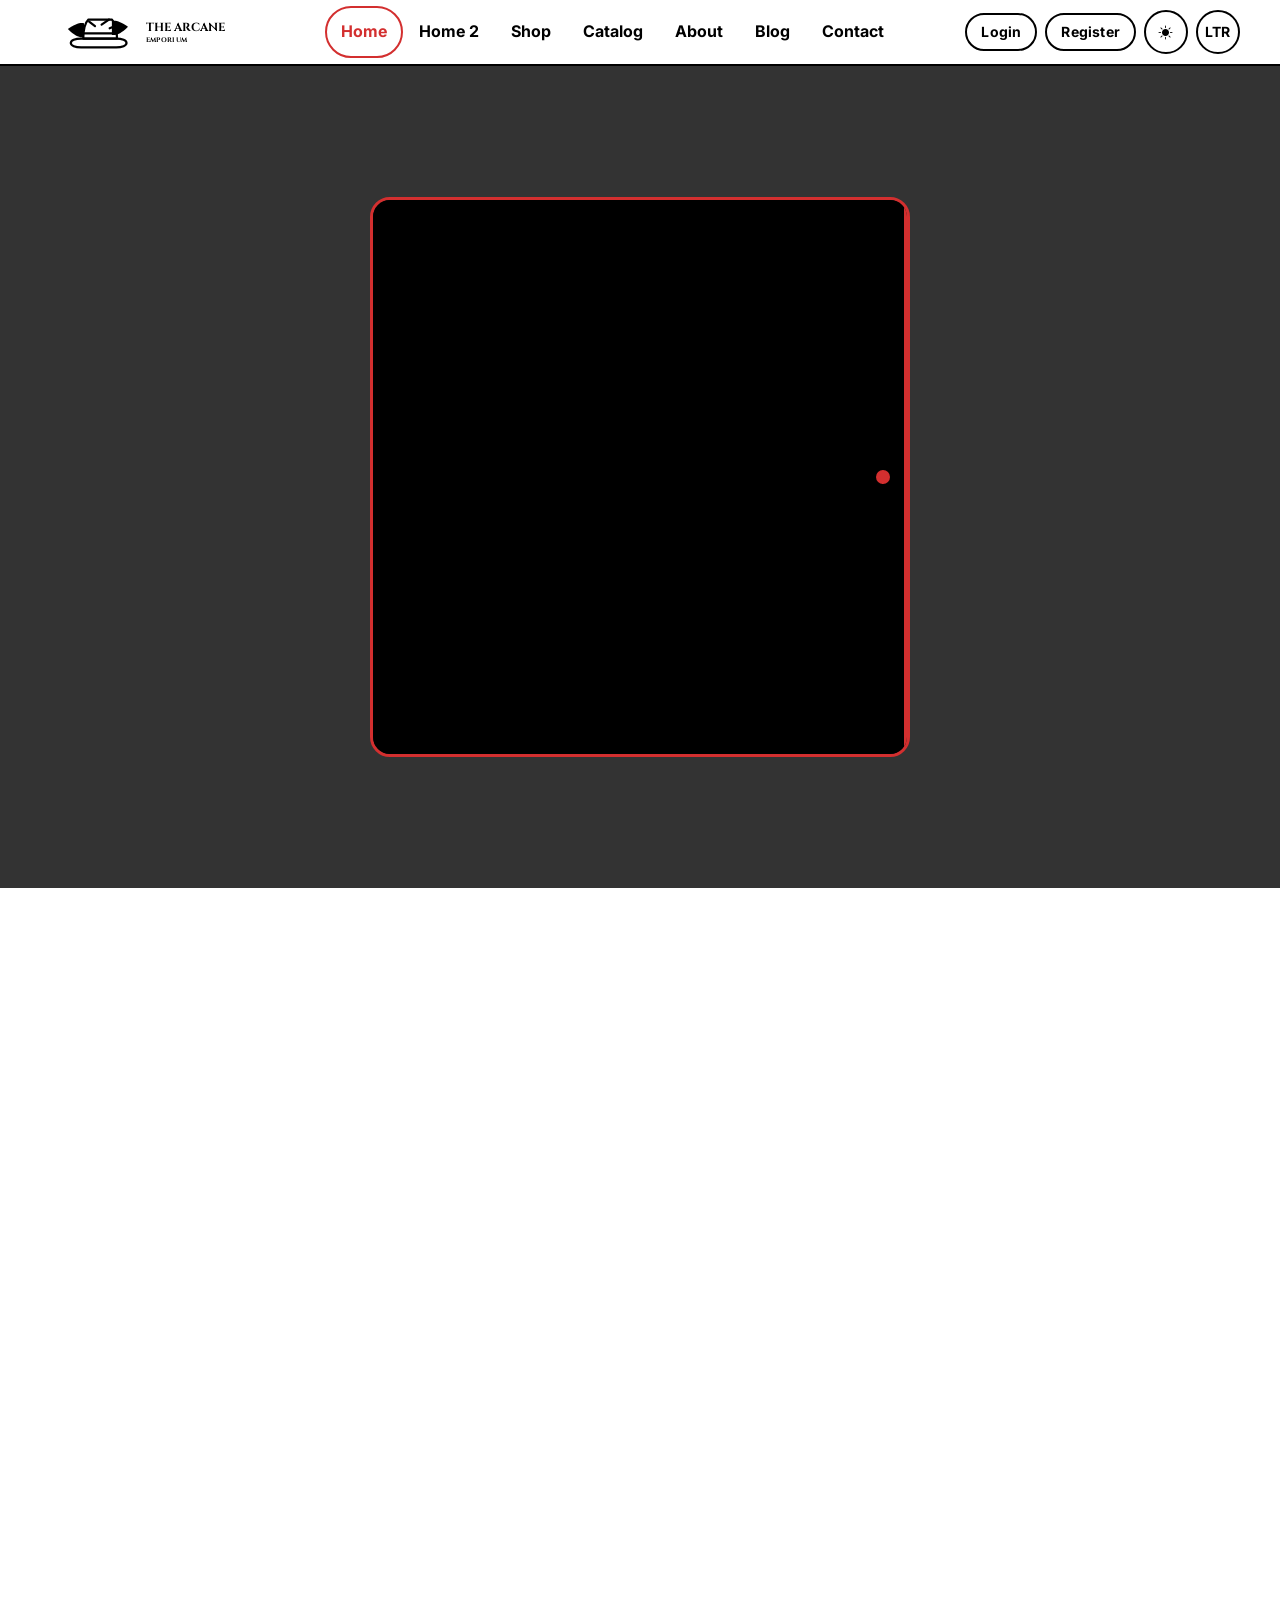
==== commit b0bac108: "correc1bctoppend" ====
--- a/index.html
+++ b/index.html
@@ -1,25 +1,29 @@
 <!doctype html>
 <html lang="en" dir="ltr">
-  <head>
-    <meta charset="utf-8" />
-    <meta name="viewport" content="width=device-width, initial-scale=1" />
-    <title>The Arcane Emporium — Step Into the Secret</title>
-    <meta name="description" content="Enter The Arcane Emporium: tricks, props, books, and secret methods for magicians of every level. Discover wonder, not just products." />
-    <link rel="canonical" href="index.html" />
-
-    <link rel="icon" type="image/svg+xml" href="assets/images/logo.svg" />
-
-    <link rel="preconnect" href="https://fonts.googleapis.com" />
-    <link rel="preconnect" href="https://fonts.gstatic.com" crossorigin />
-    <link href="https://fonts.googleapis.com/css2?family=Cinzel:wght@600;700&family=Inter:wght@400;600;700;800&display=swap" rel="stylesheet" />
-
-    <link href="https://cdn.jsdelivr.net/npm/bootstrap@5.3.3/dist/css/bootstrap.min.css" rel="stylesheet" />
-    <link href="https://cdn.jsdelivr.net/npm/bootstrap-icons@1.11.3/font/bootstrap-icons.min.css" rel="stylesheet" />
-    <link href="assets/css/style.css" rel="stylesheet" />
-    <link href="assets/css/dark-mode.css" rel="stylesheet" />
-    <link href="assets/css/rtl.css" rel="stylesheet" />
-
-    <script type="application/ld+json">
+
+<head>
+  <meta charset="utf-8" />
+  <meta name="viewport" content="width=device-width, initial-scale=1" />
+  <title>The Arcane Emporium — Step Into the Secret</title>
+  <meta name="description"
+    content="Enter The Arcane Emporium: tricks, props, books, and secret methods for magicians of every level. Discover wonder, not just products." />
+  <link rel="canonical" href="index.html" />
+
+  <link rel="icon" type="image/svg+xml" href="assets/images/logo.svg" />
+
+  <link rel="preconnect" href="https://fonts.googleapis.com" />
+  <link rel="preconnect" href="https://fonts.gstatic.com" crossorigin />
+  <link
+    href="https://fonts.googleapis.com/css2?family=Cinzel:wght@600;700&family=Inter:wght@400;600;700;800&display=swap"
+    rel="stylesheet" />
+
+  <link href="https://cdn.jsdelivr.net/npm/bootstrap@5.3.3/dist/css/bootstrap.min.css" rel="stylesheet" />
+  <link href="https://cdn.jsdelivr.net/npm/bootstrap-icons@1.11.3/font/bootstrap-icons.min.css" rel="stylesheet" />
+  <link href="assets/css/style.css" rel="stylesheet" />
+  <link href="assets/css/dark-mode.css" rel="stylesheet" />
+  <link href="assets/css/rtl.css" rel="stylesheet" />
+
+  <script type="application/ld+json">
       {
         "@context": "https://schema.org",
         "@type": "Organization",
@@ -29,254 +33,274 @@
         "sameAs": []
       }
     </script>
-  </head>
-  <body data-ae-page="home">
-    <a class="ae-skip" href="#main">Skip to content</a>
-    <div data-ae-header></div>
-
-    <main id="main">
-      <section class="ae-section ae-section--full ae-dark-stage" style="background: linear-gradient(rgba(0,0,0,0.8), rgba(0,0,0,0.8)), url('https://images.unsplash.com/photo-1511671782779-c97d3d27a1d4?auto=format&fit=crop&q=80&w=1200') center/cover no-repeat;">
-        <div class="ae-container">
-          <div class="ae-door-wrap" data-ae-door>
-            <div class="ae-door" aria-label="A hidden door creaks open">
-              <div class="ae-door-panel" aria-hidden="true"></div>
-              <div class="ae-door-reveal">
-                <div>
-                  <h1 class="m-0">The Arcane Emporium</h1>
-                  <p class="mt-3 mb-4" style="font-size:18px;max-width:46ch;margin-inline:auto">
-                    Tricks, props &amp; secrets since 1987. Step through the hidden hinge and browse the wonders behind the curtain.
-                  </p>
-                  <a class="ae-btn ae-shimmer" href="services.html">Enter the Shop</a>
-                  <a class="ae-btn ae-btn--ghost mt-2" href="catlog.html">View Categories</a>
-                </div>
+</head>
+
+<body data-ae-page="home">
+  <a class="ae-skip" href="#main">Skip to content</a>
+  <div data-ae-header></div>
+
+  <main id="main">
+    <section class="ae-section ae-section--full ae-dark-stage"
+      style="background: linear-gradient(rgba(0,0,0,0.8), rgba(0,0,0,0.8)), url('https://images.unsplash.com/photo-1511671782779-c97d3d27a1d4?auto=format&fit=crop&q=80&w=1200') center/cover no-repeat;">
+      <div class="ae-container">
+        <div class="ae-door-wrap" data-ae-door>
+          <div class="ae-door" aria-label="A hidden door creaks open">
+            <div class="ae-door-panel" aria-hidden="true"></div>
+            <div class="ae-door-reveal">
+              <div>
+                <h1 class="m-0">The Arcane Emporium</h1>
+                <p class="mt-3 mb-4" style="font-size:18px;max-width:46ch;margin-inline:auto">
+                  Tricks, props &amp; secrets since 1987. Step through the hidden hinge and browse the wonders behind
+                  the curtain.
+                </p>
+                <a class="ae-btn ae-shimmer" href="services.html">Enter the Shop</a>
+                <a class="ae-btn ae-btn--ghost mt-2" href="catlog.html">View Categories</a>
               </div>
             </div>
           </div>
         </div>
-      </section>
-
-      <section class="ae-section">
-        <div class="ae-container">
-          <h2 class="m-0">Choose your path of study</h2>
-          <p class="mt-2 mb-0" style="max-width:70ch">
-            Magic isn’t one aisle. Pick the route that matches your hands, your nerve, and the size of your audience.
-          </p>
-
-          <div class="ae-fork" role="group" aria-label="Skill level pathways">
-            <button class="ae-path" type="button" data-ae-skill="beginner" aria-pressed="false">
-              <h3>Apprentice (Beginner)</h3>
-              <p>Self-working effects, sturdy props, and routines built to survive your first performance.</p>
-            </button>
-            <button class="ae-path" type="button" data-ae-skill="intermediate" aria-pressed="false">
-              <h3>Conjurer (Intermediate)</h3>
-              <p>Layered methods, clean endings, and audience management you can feel in your fingertips.</p>
-            </button>
-            <button class="ae-path" type="button" data-ae-skill="master" aria-pressed="false">
-              <h3>Grand Illusionist (Master)</h3>
-              <p>Angle-sensitive miracles, rehearsal-heavy pieces, and stage-ready mechanics.</p>
-            </button>
+      </div>
+    </section>
+
+    <section class="ae-section">
+      <div class="ae-container text-center">
+        <h2 class="m-0">Choose your path of study</h2>
+        <p class="mt-2 mb-0 mx-auto" style="max-width:70ch">
+          Magic isn’t one aisle. Pick the route that matches your hands, your nerve, and the size of your audience.
+        </p>
+
+        <div class="ae-fork" role="group" aria-label="Skill level pathways">
+          <button class="ae-path" type="button" data-ae-skill="beginner" aria-pressed="false">
+            <h3>Apprentice (Beginner)</h3>
+            <p>Self-working effects, sturdy props, and routines built to survive your first performance.</p>
+          </button>
+          <button class="ae-path" type="button" data-ae-skill="intermediate" aria-pressed="false">
+            <h3>Conjurer (Intermediate)</h3>
+            <p>Layered methods, clean endings, and audience management you can feel in your fingertips.</p>
+          </button>
+          <button class="ae-path" type="button" data-ae-skill="master" aria-pressed="false">
+            <h3>Grand Illusionist (Master)</h3>
+            <p>Angle-sensitive miracles, rehearsal-heavy pieces, and stage-ready mechanics.</p>
+          </button>
+        </div>
+
+        <div class="mt-4" data-ae-skill-region aria-label="Skill-based preview">
+          <div class="ae-grid-2x2">
+            <article class="ae-card" data-ae-skill-card="beginner">
+              <img class="ae-card-img" src="assets/images/cards.jfif" alt="Playing cards floating" />
+              <div class="d-flex align-items-center justify-content-center gap-2 flex-wrap">
+                <h3 class="m-0">The Whispering Deck</h3>
+                <span class="ae-pill">Apprentice</span>
+              </div>
+              <p class="mt-3 mb-2">Effect: A thought-of card is revealed without a peek, a force, or a suspicious move.
+              </p>
+              <div class="mt-auto d-flex align-items-center justify-content-center gap-3 flex-wrap">
+                <span class="ae-price">$14.00</span>
+                <a class="ae-btn ae-btn--ghost" href="service-details.html">View</a>
+              </div>
+            </article>
+
+            <article class="ae-card" data-ae-skill-card="beginner">
+              <img class="ae-card-img" src="assets/images/coiin.jfif" alt="Magic coins" />
+              <div class="d-flex align-items-center justify-content-center gap-2 flex-wrap">
+                <h3 class="m-0">Coin That Won’t Behave</h3>
+                <span class="ae-pill">Apprentice</span>
+              </div>
+              <p class="mt-3 mb-2">Effect: A coin jumps from hand to hand, then impossibly ends up under a spectator’s
+                palm.</p>
+              <div class="mt-auto d-flex align-items-center justify-content-center gap-3 flex-wrap">
+                <span class="ae-price">$19.00</span>
+                <a class="ae-btn ae-btn--ghost" href="service-details.html">View</a>
+              </div>
+            </article>
+
+            <article class="ae-card" data-ae-skill-card="intermediate" hidden>
+              <img class="ae-card-img" src="assets/images/kings.jpg" alt="Mysterious cards" />
+              <div class="d-flex align-items-center justify-content-center gap-2 flex-wrap">
+                <h3 class="m-0">The Vanishing Monarch</h3>
+                <span class="ae-pill">Conjurer</span>
+              </div>
+              <p class="mt-3 mb-2">Effect: Four kings vanish one by one from a freely selected packet, leaving only
+                silence.</p>
+              <div class="mt-auto d-flex align-items-center justify-content-center gap-3 flex-wrap">
+                <span class="ae-price">$29.00</span>
+                <a class="ae-btn ae-btn--ghost" href="service-details.html">View</a>
+              </div>
+            </article>
+
+            <article class="ae-card" data-ae-skill-card="intermediate" hidden>
+              <img class="ae-card-img"
+                src="https://images.unsplash.com/photo-1534447677768-be436bb09401?auto=format&fit=crop&q=80&w=800"
+                alt="Secret envelope" />
+              <div class="d-flex align-items-center justify-content-center gap-2 flex-wrap">
+                <h3 class="m-0">The Honest Liar’s Peek</h3>
+                <span class="ae-pill">Conjurer</span>
+              </div>
+              <p class="mt-3 mb-2">Effect: A sealed prediction matches a spectator’s secret choice with no fishing, no
+                outs.</p>
+              <div class="mt-auto d-flex align-items-center justify-content-center gap-3 flex-wrap">
+                <span class="ae-price">$35.00</span>
+                <a class="ae-btn ae-btn--ghost" href="service-details.html">View</a>
+              </div>
+            </article>
+
+            <article class="ae-card" data-ae-skill-card="master" hidden>
+              <img class="ae-card-img"
+                src="https://images.unsplash.com/photo-1495446815901-a7297e633e8d?auto=format&fit=crop&q=80&w=800"
+                alt="Magic thread" />
+              <div class="d-flex align-items-center justify-content-center gap-2 flex-wrap">
+                <h3 class="m-0">Thread of Midnight</h3>
+                <span class="ae-pill">Grand Illusionist</span>
+              </div>
+              <p class="mt-3 mb-2">Effect: A ring melts onto a floating thread, then escapes in full view with no cover.
+              </p>
+              <div class="mt-auto d-flex align-items-center justify-content-center gap-3 flex-wrap">
+                <span class="ae-price">$59.00</span>
+                <a class="ae-btn ae-btn--ghost" href="service-details.html">View</a>
+              </div>
+            </article>
+
+            <article class="ae-card" data-ae-skill-card="master" hidden>
+              <img class="ae-card-img"
+                src="https://images.unsplash.com/photo-1473186578172-c141e6798fe4?auto=format&fit=crop&q=80&w=800"
+                alt="Magic ribbon" />
+              <div class="d-flex align-items-center justify-content-center gap-2 flex-wrap">
+                <h3 class="m-0">Theatre of Two Shadows</h3>
+                <span class="ae-pill">Grand Illusionist</span>
+              </div>
+              <p class="mt-3 mb-2">Effect: Two spectators hold opposite ends of a ribbon as a signed card appears tied
+                at the center.</p>
+              <div class="mt-auto d-flex align-items-center justify-content-center gap-3 flex-wrap">
+                <span class="ae-price">$79.00</span>
+                <a class="ae-btn ae-btn--ghost" href="service-details.html">View</a>
+              </div>
+            </article>
           </div>
-
-          <div class="mt-4" data-ae-skill-region aria-label="Skill-based preview">
-            <div class="ae-grid-2x2">
-              <article class="ae-card" data-ae-skill-card="beginner">
-                <img class="ae-card-img" src="https://images.unsplash.com/photo-1541432924401-443b74052f52?auto=format&fit=crop&q=80&w=800" alt="Playing cards floating" />
-                <div class="d-flex align-items-center justify-content-between gap-2 flex-wrap">
-                  <h3 class="m-0">The Whispering Deck</h3>
-                  <span class="ae-pill">Apprentice</span>
-                </div>
-                <p class="mt-3 mb-2">Effect: A thought-of card is revealed without a peek, a force, or a suspicious move.</p>
-                <div class="mt-auto d-flex align-items-center justify-content-between gap-3 flex-wrap">
-                  <span class="ae-price">$14.00</span>
-                  <a class="ae-btn ae-btn--ghost" href="service-details.html">View</a>
-                </div>
-              </article>
-
-              <article class="ae-card" data-ae-skill-card="beginner">
-                <img class="ae-card-img" src="https://images.unsplash.com/photo-1606144042614-b2417e99c4e3?auto=format&fit=crop&q=80&w=800" alt="Magic coins" />
-                <div class="d-flex align-items-center justify-content-between gap-2 flex-wrap">
-                  <h3 class="m-0">Coin That Won’t Behave</h3>
-                  <span class="ae-pill">Apprentice</span>
-                </div>
-                <p class="mt-3 mb-2">Effect: A coin jumps from hand to hand, then impossibly ends up under a spectator’s palm.</p>
-                <div class="mt-auto d-flex align-items-center justify-content-between gap-3 flex-wrap">
-                  <span class="ae-price">$19.00</span>
-                  <a class="ae-btn ae-btn--ghost" href="service-details.html">View</a>
-                </div>
-              </article>
-
-              <article class="ae-card" data-ae-skill-card="intermediate" hidden>
-                <img class="ae-card-img" src="https://images.unsplash.com/photo-1517406858458-3725f0967399?auto=format&fit=crop&q=80&w=800" alt="Mysterious cards" />
-                <div class="d-flex align-items-center justify-content-between gap-2 flex-wrap">
-                  <h3 class="m-0">The Vanishing Monarch</h3>
-                  <span class="ae-pill">Conjurer</span>
-                </div>
-                <p class="mt-3 mb-2">Effect: Four kings vanish one by one from a freely selected packet, leaving only silence.</p>
-                <div class="mt-auto d-flex align-items-center justify-content-between gap-3 flex-wrap">
-                  <span class="ae-price">$29.00</span>
-                  <a class="ae-btn ae-btn--ghost" href="service-details.html">View</a>
-                </div>
-              </article>
-
-              <article class="ae-card" data-ae-skill-card="intermediate" hidden>
-                <img class="ae-card-img" src="https://images.unsplash.com/photo-1534447677768-be436bb09401?auto=format&fit=crop&q=80&w=800" alt="Secret envelope" />
-                <div class="d-flex align-items-center justify-content-between gap-2 flex-wrap">
-                  <h3 class="m-0">The Honest Liar’s Peek</h3>
-                  <span class="ae-pill">Conjurer</span>
-                </div>
-                <p class="mt-3 mb-2">Effect: A sealed prediction matches a spectator’s secret choice with no fishing, no outs.</p>
-                <div class="mt-auto d-flex align-items-center justify-content-between gap-3 flex-wrap">
-                  <span class="ae-price">$35.00</span>
-                  <a class="ae-btn ae-btn--ghost" href="service-details.html">View</a>
-                </div>
-              </article>
-
-              <article class="ae-card" data-ae-skill-card="master" hidden>
-                <img class="ae-card-img" src="https://images.unsplash.com/photo-1495446815901-a7297e633e8d?auto=format&fit=crop&q=80&w=800" alt="Magic thread" />
-                <div class="d-flex align-items-center justify-content-between gap-2 flex-wrap">
-                  <h3 class="m-0">Thread of Midnight</h3>
-                  <span class="ae-pill">Grand Illusionist</span>
-                </div>
-                <p class="mt-3 mb-2">Effect: A ring melts onto a floating thread, then escapes in full view with no cover.</p>
-                <div class="mt-auto d-flex align-items-center justify-content-between gap-3 flex-wrap">
-                  <span class="ae-price">$59.00</span>
-                  <a class="ae-btn ae-btn--ghost" href="service-details.html">View</a>
-                </div>
-              </article>
-
-              <article class="ae-card" data-ae-skill-card="master" hidden>
-                <img class="ae-card-img" src="https://images.unsplash.com/photo-1473186578172-c141e6798fe4?auto=format&fit=crop&q=80&w=800" alt="Magic ribbon" />
-                <div class="d-flex align-items-center justify-content-between gap-2 flex-wrap">
-                  <h3 class="m-0">Theatre of Two Shadows</h3>
-                  <span class="ae-pill">Grand Illusionist</span>
-                </div>
-                <p class="mt-3 mb-2">Effect: Two spectators hold opposite ends of a ribbon as a signed card appears tied at the center.</p>
-                <div class="mt-auto d-flex align-items-center justify-content-between gap-3 flex-wrap">
-                  <span class="ae-price">$79.00</span>
-                  <a class="ae-btn ae-btn--ghost" href="service-details.html">View</a>
-                </div>
-              </article>
+        </div>
+      </div>
+    </section>
+
+    <section class="ae-section">
+      <div class="ae-container text-center">
+        <h2 class="m-0">Trick of the Week</h2>
+        <p class="mt-2 mb-4 mx-auto" style="max-width:70ch">A single routine, staged like a secret: one effect, one method, one clean finish.</p>
+
+        <div class="ae-feature">
+          <div class="ae-feature-grid">
+            <div class="d-flex flex-column align-items-center">
+              <img class="ae-card-img mb-3" style="height:240px" src="assets/images/kings.jpg"
+                alt="The Vanishing Monarch" />
+              <h3 class="m-0">The Vanishing Monarch</h3>
+              <div class="mt-3 d-flex align-items-center justify-content-center gap-2 flex-wrap">
+                <span class="ae-pill">Conjurer</span>
+                <span class="ae-pill">Close-up</span>
+                <span class="ae-pill">1–8 audience</span>
+              </div>
+              <p class="mt-3 mb-3" style="font-size:18px">
+                Effect: Four kings vanish one by one from a freely selected packet. The final vanish happens in a
+                spectator’s hands.
+              </p>
+              <div class="mt-auto d-flex align-items-center gap-3 flex-wrap">
+                <span class="ae-price" style="font-size:22px">$29.00</span>
+                <a class="ae-btn" href="service-details.html">Add to Cart</a>
+                <a class="ae-btn ae-btn--ghost" href="service-details.html">Read the details</a>
+              </div>
+            </div>
+            <div class="ae-border ae-rounded p-3" aria-label="Method summary">
+              <p class="m-0" style="font-weight:800">Method notes</p>
+              <p class="mt-2 mb-0">
+                Angle-safe handling, no roughing, built-in reset under 10 seconds. Includes routine script and alternate
+                endings.
+              </p>
             </div>
           </div>
         </div>
-      </section>
-
-      <section class="ae-section">
-        <div class="ae-container">
-          <h2 class="m-0">Trick of the Week</h2>
-          <p class="mt-2 mb-4" style="max-width:70ch">A single routine, staged like a secret: one effect, one method, one clean finish.</p>
-
-          <div class="ae-feature">
-            <div class="ae-feature-grid">
-              <div class="d-flex flex-column">
-                <img class="ae-card-img mb-3" style="height:240px" src="https://images.unsplash.com/photo-1517406858458-3725f0967399?auto=format&fit=crop&q=80&w=800" alt="The Vanishing Monarch" />
-                <h3 class="m-0">The Vanishing Monarch</h3>
-                <div class="mt-3 d-flex align-items-center gap-2 flex-wrap">
-                  <span class="ae-pill">Conjurer</span>
-                  <span class="ae-pill">Close-up</span>
-                  <span class="ae-pill">1–8 audience</span>
-                </div>
-                <p class="mt-3 mb-3" style="font-size:18px">
-                  Effect: Four kings vanish one by one from a freely selected packet. The final vanish happens in a spectator’s hands.
-                </p>
-                <div class="mt-auto d-flex align-items-center gap-3 flex-wrap">
-                  <span class="ae-price" style="font-size:22px">$29.00</span>
-                  <a class="ae-btn" href="service-details.html">Add to Cart</a>
-                  <a class="ae-btn ae-btn--ghost" href="service-details.html">Read the details</a>
-                </div>
-              </div>
-              <div class="ae-border ae-rounded p-3" aria-label="Method summary">
-                <p class="m-0" style="font-weight:800">Method notes</p>
-                <p class="mt-2 mb-0">
-                  Angle-safe handling, no roughing, built-in reset under 10 seconds. Includes routine script and alternate endings.
-                </p>
-              </div>
-            </div>
+      </div>
+    </section>
+
+    <section class="ae-section">
+      <div class="ae-container text-center">
+        <h2 class="m-0">Shop by performance type</h2>
+        <p class="mt-2 mb-4 mx-auto" style="max-width:70ch">
+          Choose how you perform. The best trick is the one that fits the room, the light, and the distance between you
+          and wonder.
+        </p>
+
+        <div class="ae-grid-2x2">
+          <article class="ae-card">
+            <img class="ae-card-img" src="assets/images/table.jfif" alt="Close-Up Magic" />
+            <h3 class="m-0">Close-Up (Table Magic)</h3>
+            <p class="mt-3 mb-2">For fingertips and borrowed objects. Audience size: 1–8. Reset fast.</p>
+            <div class="mt-auto">
+              <a class="ae-btn ae-btn--ghost" href="services.html">Browse</a>
+            </div>
+          </article>
+          <article class="ae-card">
+            <img class="ae-card-img" src="assets/images/parlour.jfif" alt="Parlour Magic" />
+            <h3 class="m-0">Parlour (Living Room Shows)</h3>
+            <p class="mt-3 mb-2">For couches, chairs, and confident scripting. Audience size: 6–25.</p>
+            <div class="mt-auto">
+              <a class="ae-btn ae-btn--ghost" href="services.html">Browse</a>
+            </div>
+          </article>
+          <article class="ae-card">
+            <img class="ae-card-img" src="assets/images/theater.jfif  " alt="Stage Magic" />
+            <h3 class="m-0">Stage (Theatre Illusions)</h3>
+            <p class="mt-3 mb-2">For distance, timing, and spectacle. Audience size: 25–500. Rehearsal required.</p>
+            <div class="mt-auto">
+              <a class="ae-btn ae-btn--ghost" href="services.html">Browse</a>
+            </div>
+          </article>
+          <article class="ae-card">
+            <img class="ae-card-img" src="assets/images/strreet.jfif" alt="Street Magic" />
+            <h3 class="m-0">Street (Impromptu)</h3>
+            <p class="mt-3 mb-2">For crowds, noise, and bold finales. Audience size: 5–60. Packs small.</p>
+            <div class="mt-auto">
+              <a class="ae-btn ae-btn--ghost" href="services.html">Browse</a>
+            </div>
+          </article>
+        </div>
+      </div>
+    </section>
+
+    <section class="ae-section ae-dark-stage">
+      <div class="ae-container">
+        <h2 class="m-0 text-center">The Magician’s Oath</h2>
+        <div class="mt-4 ae-emboss">
+          <p class="m-0">I will sell wonder, not shortcuts.</p>
+          <p>I will practice before I perform.</p>
+          <p>I will respect the method, and protect the secret.</p>
+          <p class="mb-0">I will leave my audience with a story they can’t explain.</p>
+        </div>
+      </div>
+    </section>
+
+    <section class="ae-section">
+      <div class="ae-container">
+        <div class="ae-feature">
+          <div class="d-flex flex-column align-items-center">
+            <h2 class="m-0">Every great magician started with one trick.</h2>
+            <p class="mt-2 mb-4 mx-auto" style="max-width:70ch">
+              Join the Inner Circle for weekly spotlights, method primers, and performance notes written for real
+              hands.
+            </p>
+            <form class="d-grid gap-2 w-100" style="max-width:400px" data-ae-validate novalidate>
+              <label class="fw-bold" for="indexNewsletter">Email</label>
+              <input class="ae-form-control" id="indexNewsletter" name="email" type="email" placeholder="you@domain.com"
+                required />
+              <div class="invalid-feedback">Enter a valid email to join the Inner Circle.</div>
+              <button class="ae-btn" type="submit">Join the Inner Circle</button>
+            </form>
           </div>
         </div>
-      </section>
-
-      <section class="ae-section">
-        <div class="ae-container">
-          <h2 class="m-0">Shop by performance type</h2>
-          <p class="mt-2 mb-4" style="max-width:70ch">
-            Choose how you perform. The best trick is the one that fits the room, the light, and the distance between you and wonder.
-          </p>
-
-          <div class="ae-grid-2x2">
-            <article class="ae-card">
-              <img class="ae-card-img" src="https://images.unsplash.com/photo-1541432924401-443b74052f52?auto=format&fit=crop&q=80&w=800" alt="Close-Up Magic" />
-              <h3 class="m-0">Close-Up (Table Magic)</h3>
-              <p class="mt-3 mb-2">For fingertips and borrowed objects. Audience size: 1–8. Reset fast.</p>
-              <div class="mt-auto">
-                <a class="ae-btn ae-btn--ghost" href="services.html">Browse</a>
-              </div>
-            </article>
-            <article class="ae-card">
-              <img class="ae-card-img" src="https://images.unsplash.com/photo-1517406858458-3725f0967399?auto=format&fit=crop&q=80&w=800" alt="Parlour Magic" />
-              <h3 class="m-0">Parlour (Living Room Shows)</h3>
-              <p class="mt-3 mb-2">For couches, chairs, and confident scripting. Audience size: 6–25.</p>
-              <div class="mt-auto">
-                <a class="ae-btn ae-btn--ghost" href="services.html">Browse</a>
-              </div>
-            </article>
-            <article class="ae-card">
-              <img class="ae-card-img" src="https://images.unsplash.com/photo-1495446815901-a7297e633e8d?auto=format&fit=crop&q=80&w=800" alt="Stage Magic" />
-              <h3 class="m-0">Stage (Theatre Illusions)</h3>
-              <p class="mt-3 mb-2">For distance, timing, and spectacle. Audience size: 25–500. Rehearsal required.</p>
-              <div class="mt-auto">
-                <a class="ae-btn ae-btn--ghost" href="services.html">Browse</a>
-              </div>
-            </article>
-            <article class="ae-card">
-              <img class="ae-card-img" src="https://images.unsplash.com/photo-1534447677768-be436bb09401?auto=format&fit=crop&q=80&w=800" alt="Street Magic" />
-              <h3 class="m-0">Street (Impromptu)</h3>
-              <p class="mt-3 mb-2">For crowds, noise, and bold finales. Audience size: 5–60. Packs small.</p>
-              <div class="mt-auto">
-                <a class="ae-btn ae-btn--ghost" href="services.html">Browse</a>
-              </div>
-            </article>
-          </div>
-        </div>
-      </section>
-
-      <section class="ae-section ae-dark-stage">
-        <div class="ae-container">
-          <h2 class="m-0 text-center">The Magician’s Oath</h2>
-          <div class="mt-4 ae-emboss">
-            <p class="m-0">I will sell wonder, not shortcuts.</p>
-            <p>I will practice before I perform.</p>
-            <p>I will respect the method, and protect the secret.</p>
-            <p class="mb-0">I will leave my audience with a story they can’t explain.</p>
-          </div>
-        </div>
-      </section>
-
-      <section class="ae-section">
-        <div class="ae-container">
-          <div class="ae-feature">
-            <div class="ae-feature-grid">
-              <div>
-                <h2 class="m-0">Every great magician started with one trick.</h2>
-                <p class="mt-2 mb-0" style="max-width:70ch">
-                  Join the Inner Circle for weekly spotlights, method primers, and performance notes written for real hands.
-                </p>
-              </div>
-              <form class="d-grid gap-2" data-ae-validate novalidate>
-                <label class="fw-bold" for="indexNewsletter">Email</label>
-                <input class="ae-form-control" id="indexNewsletter" name="email" type="email" placeholder="you@domain.com" required />
-                <div class="invalid-feedback">Enter a valid email to join the Inner Circle.</div>
-                <button class="ae-btn" type="submit">Join the Inner Circle</button>
-              </form>
-            </div>
-          </div>
-        </div>
-      </section>
-    </main>
-
-    <div data-ae-footer></div>
-
-    <script src="https://cdn.jsdelivr.net/npm/bootstrap@5.3.3/dist/js/bootstrap.bundle.min.js"></script>
-    <script src="assets/js/main.js"></script>
-  </body>
-</html>
+      </div>
+    </section>
+  </main>
+
+  <div data-ae-footer></div>
+
+  <script src="https://cdn.jsdelivr.net/npm/bootstrap@5.3.3/dist/js/bootstrap.bundle.min.js"></script>
+  <script src="assets/js/main.js"></script>
+</body>
+
+</html>
--- a/assets/css/style.css
+++ b/assets/css/style.css
@@ -46,6 +46,7 @@
 h3{font-size:clamp(24px,2.4vw,28px);line-height:1.25}
 
 .ae-container{
+  width: 100%;
   max-width:var(--ae-max);
   margin-inline:auto;
   padding-inline:16px;
@@ -56,6 +57,8 @@
 .ae-surface{background:var(--ae-surface)}
 .ae-rounded{border-radius:var(--ae-radius)}
 .ae-rounded-sm{border-radius:var(--ae-radius-sm)}
+.ae-rounded-start{border-radius:var(--ae-radius) 0 0 var(--ae-radius)}
+.ae-rounded-end{border-radius:0 var(--ae-radius) var(--ae-radius) 0}
 
 .ae-btn{
   display:inline-flex;
@@ -88,6 +91,19 @@
   color:var(--ae-accent);
 }
 .ae-btn--ghost:hover,.ae-btn--ghost:focus{color:var(--ae-accent)}
+.ae-btn--header{
+  min-height:38px;
+  padding:4px 14px;
+  font-size:14px;
+  background:transparent;
+  color:var(--ae-fg);
+  border-color:var(--ae-border);
+}
+.ae-btn--header:hover,.ae-btn--header:focus{
+  color:var(--ae-accent);
+  border-color:var(--ae-accent);
+  background:transparent;
+}
 
 .ae-shimmer::after{
   content:"";
@@ -297,7 +313,7 @@
   border-radius:var(--ae-radius);
   padding:18px 16px;
   background:var(--ae-surface);
-  text-align:start;
+  text-align:center;
 }
 .ae-path:focus-visible{outline:3px solid var(--ae-focus);outline-offset:2px}
 .ae-path:hover{border-color:var(--ae-accent)}
@@ -328,11 +344,17 @@
 .ae-card{
   border:2px solid var(--ae-border);
   border-radius:var(--ae-radius);
-  padding:18px;
+  padding:24px;
   background:var(--ae-surface);
   height:100%;
   display:flex;
   flex-direction:column;
+  text-align:center;
+}
+.ae-auth-container{
+  width: 100%;
+  max-width: 520px;
+  margin-inline: auto;
 }
 .ae-card:hover{border-color:var(--ae-accent)}
 .ae-card h3{margin-top:0}
@@ -352,7 +374,7 @@
   background:var(--ae-surface);
   overflow: hidden;
   max-width: 100%;
-  text-align: start;
+  text-align: center;
 }
 @media (max-width: 480px) {
   .ae-feature { padding: 16px; margin-inline: 4px; }
@@ -479,7 +501,107 @@
 .accordion-button:not(.collapsed){color:var(--ae-accent);background:var(--ae-bg)}
 .accordion-body{background:var(--ae-bg);color:var(--ae-fg)}
 
+.ae-password-group{
+  position:relative;
+  display:flex;
+  align-items:center;
+}
+.ae-password-group .ae-form-control{
+  padding-inline-end:48px;
+}
+.ae-password-toggle{
+  position:absolute;
+  inset-inline-end:10px;
+  background:transparent;
+  border:none;
+  padding:0;
+  width:32px;
+  height:32px;
+  display:flex;
+  align-items:center;
+  justify-content:center;
+  color:var(--ae-fg);
+  opacity:0.6;
+  transition:opacity 0.2s ease;
+  z-index:2;
+}
+.ae-password-toggle:hover,.ae-password-toggle:focus{
+  opacity:1;
+  color:var(--ae-accent);
+}
+.ae-password-toggle i{
+  font-size:1.2rem;
+  line-height:1;
+}
+
 @media (prefers-reduced-motion:reduce){
   .ae-shimmer::after{animation:none}
   .ae-door-panel{transition:none}
 }
+
+/* Contact Info & Social Icons Styles */
+.ae-contact-icon {
+  width: 44px;
+  height: 44px;
+  border-radius: 50%;
+  background: var(--ae-accent);
+  color: #fff;
+  display: flex;
+  align-items: center;
+  justify-content: center;
+  font-size: 1.1rem;
+  flex-shrink: 0;
+  transition: transform 0.3s ease;
+}
+
+.ae-contact-icon:hover {
+  transform: scale(1.1);
+}
+
+.ae-social-links {
+  display: flex;
+  gap: 12px;
+  flex-wrap: wrap;
+}
+
+.ae-social-link {
+  width: 44px;
+  height: 44px;
+  border-radius: 50%;
+  border: 2px solid var(--ae-border);
+  display: flex;
+  align-items: center;
+  justify-content: center;
+  color: var(--ae-fg);
+  font-size: 1.1rem;
+  transition: all 0.3s cubic-bezier(0.4, 0, 0.2, 1);
+  text-decoration: none !important;
+  background: var(--ae-surface);
+}
+
+.ae-social-link:hover {
+  transform: translateY(-5px);
+  color: #fff;
+  border-color: transparent;
+  box-shadow: 0 5px 15px rgba(0, 0, 0, 0.15);
+}
+
+.ae-social-link.facebook:hover { background: #1877F2; }
+.ae-social-link.twitter:hover { background: #000000; }
+.ae-social-link.instagram:hover { background: radial-gradient(circle at 30% 107%, #fdf497 0%, #fdf497 5%, #fd5949 45%, #d6249f 60%, #285aeb 90%); }
+.ae-social-link.youtube:hover { background: #FF0000; }
+
+.ae-contact-info-label {
+  font-size: 0.75rem;
+  font-weight: 800;
+  text-transform: uppercase;
+  letter-spacing: 0.5px;
+  opacity: 0.6;
+  margin-bottom: 2px;
+}
+
+.ae-contact-info-value {
+  font-weight: 600;
+  font-size: 1rem;
+  color: var(--ae-fg);
+}
--- a/assets/css/dark-mode.css
+++ b/assets/css/dark-mode.css
@@ -12,6 +12,15 @@
   color:#FFFFFF;
 }
 
+:root[data-theme="dark"] .ae-dark-stage a{
+  color:#FFFFFF;
+}
+
+:root[data-theme="dark"] .ae-dark-stage .ae-btn--ghost{
+  border-color:#FFFFFF;
+  color:#FFFFFF;
+}
+
 :root[data-theme="dark"] .ae-offcanvas{
   border-inline-end-color:#FFFFFF;
 }
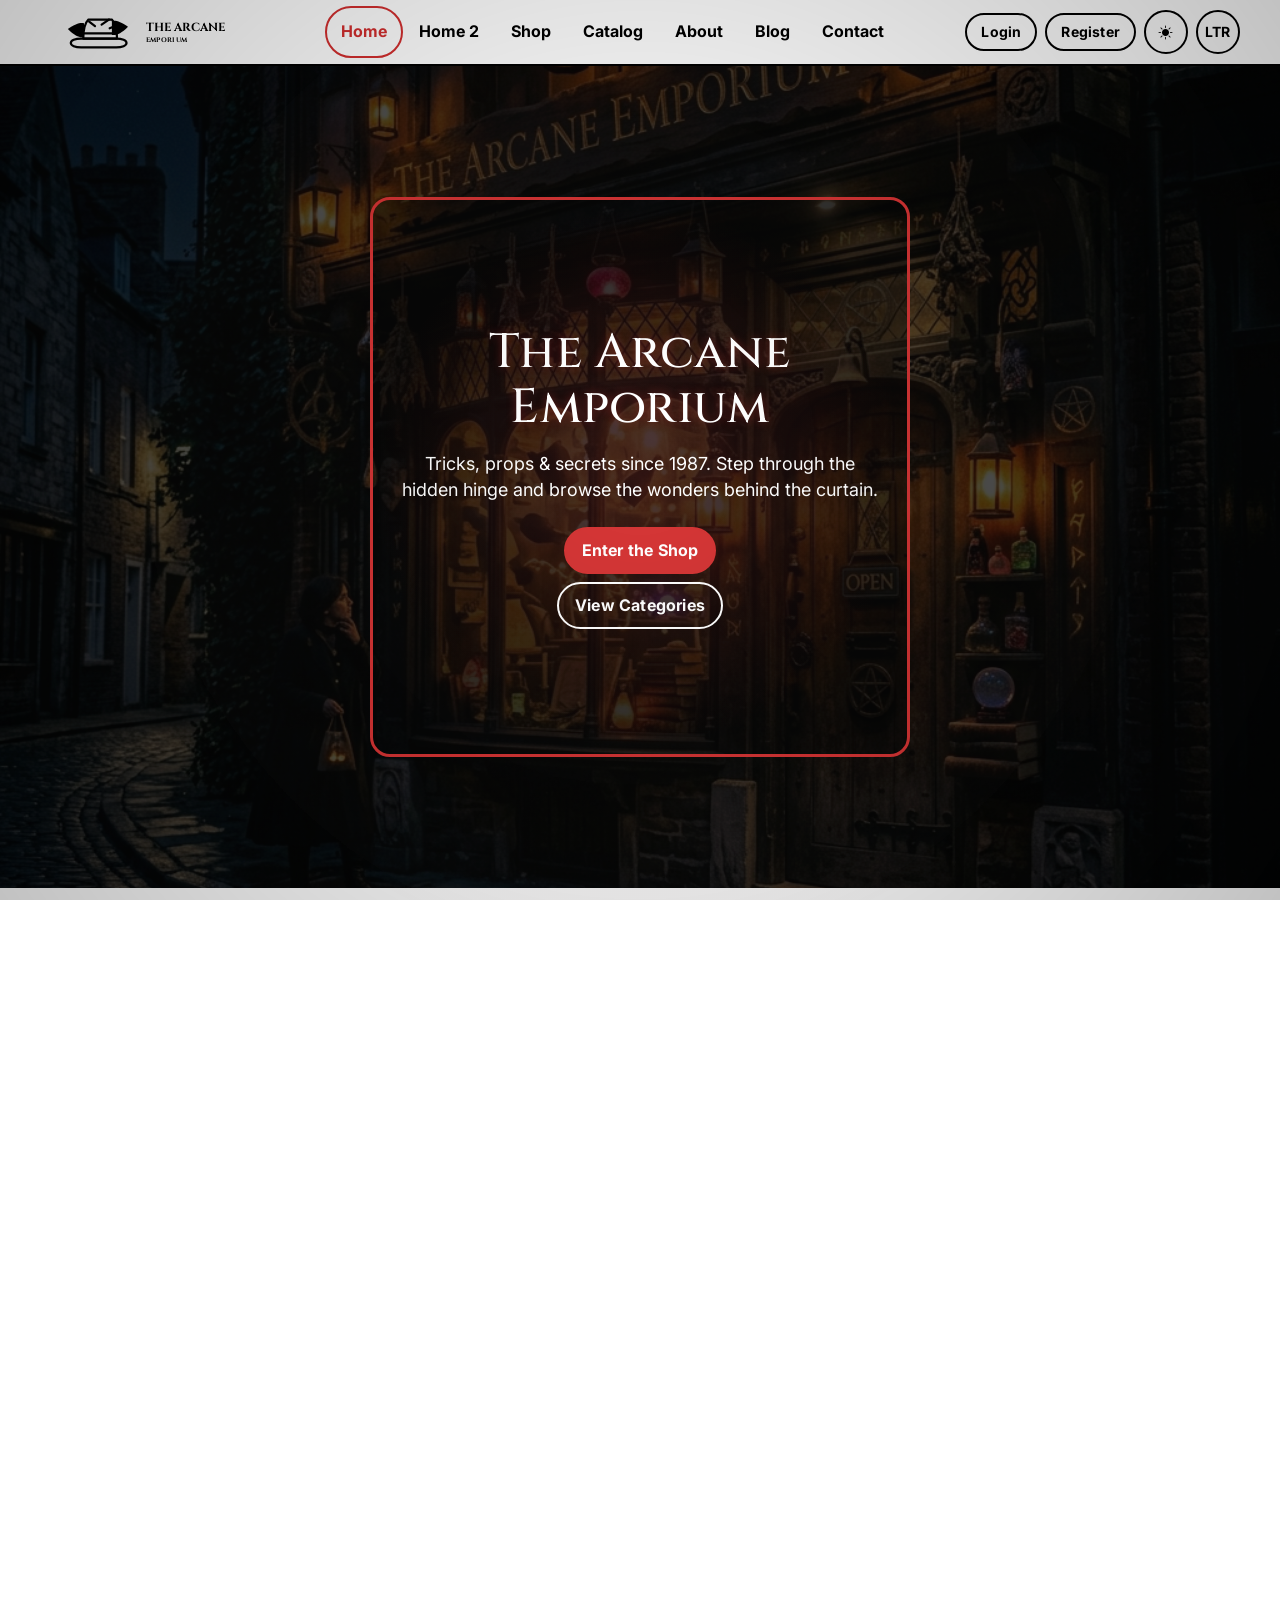
==== commit 0ab28650: "clientcorec1" ====
--- a/index.html
+++ b/index.html
@@ -40,27 +40,36 @@
   <div data-ae-header></div>
 
   <main id="main">
-    <section class="ae-section ae-section--full ae-dark-stage"
-      style="background: linear-gradient(rgba(0,0,0,0.8), rgba(0,0,0,0.8)), url('https://images.unsplash.com/photo-1511671782779-c97d3d27a1d4?auto=format&fit=crop&q=80&w=1200') center/cover no-repeat;">
+    <section class="ae-section ae-section--full ae-dark-stage ae-hero-section"
+      style="background: linear-gradient(rgba(0,0,0,0.7), rgba(0,0,0,0.7)), url('assets/images/hero_home1.png') center/cover no-repeat;">
       <div class="ae-container">
         <div class="ae-door-wrap" data-ae-door>
           <div class="ae-door" aria-label="A hidden door creaks open">
             <div class="ae-door-panel" aria-hidden="true"></div>
             <div class="ae-door-reveal">
-              <div>
-                <h1 class="m-0">The Arcane Emporium</h1>
+              <div class="ae-sparkles">
+                <div class="ae-sparkle" style="top:20%; left:10%; animation-delay:0s"></div>
+                <div class="ae-sparkle" style="top:50%; left:80%; animation-delay:1s"></div>
+                <div class="ae-sparkle" style="top:80%; left:30%; animation-delay:2s"></div>
+                <div class="ae-sparkle" style="top:10%; left:70%; animation-delay:0.5s"></div>
+              </div>
+              <div class="ae-floating">
+                <h1 class="m-0 ae-magical-glow">The Arcane Emporium</h1>
                 <p class="mt-3 mb-4" style="font-size:18px;max-width:46ch;margin-inline:auto">
                   Tricks, props &amp; secrets since 1987. Step through the hidden hinge and browse the wonders behind
                   the curtain.
                 </p>
-                <a class="ae-btn ae-shimmer" href="services.html">Enter the Shop</a>
-                <a class="ae-btn ae-btn--ghost mt-2" href="catlog.html">View Categories</a>
+                <div class="d-flex flex-column align-items-center gap-2">
+                  <a class="ae-btn ae-shimmer" href="services.html">Enter the Shop</a>
+                  <a class="ae-btn ae-btn--ghost" href="catlog.html">View Categories</a>
+                </div>
               </div>
             </div>
           </div>
         </div>
       </div>
     </section>
+
 
     <section class="ae-section">
       <div class="ae-container text-center">
@@ -69,17 +78,18 @@
           Magic isn’t one aisle. Pick the route that matches your hands, your nerve, and the size of your audience.
         </p>
 
-        <div class="ae-fork" role="group" aria-label="Skill level pathways">
-          <button class="ae-path" type="button" data-ae-skill="beginner" aria-pressed="false">
-            <h3>Apprentice (Beginner)</h3>
+        <div class="ae-card-fan ae-fork" role="group" aria-label="Skill level pathways">
+          <button class="ae-path ae-skill--beginner" type="button" data-ae-skill="beginner" aria-pressed="false">
+            <h3>Apprentice</h3>
             <p>Self-working effects, sturdy props, and routines built to survive your first performance.</p>
           </button>
-          <button class="ae-path" type="button" data-ae-skill="intermediate" aria-pressed="false">
-            <h3>Conjurer (Intermediate)</h3>
+          <button class="ae-path ae-skill--intermediate" type="button" data-ae-skill="intermediate"
+            aria-pressed="false">
+            <h3>Conjurer</h3>
             <p>Layered methods, clean endings, and audience management you can feel in your fingertips.</p>
           </button>
-          <button class="ae-path" type="button" data-ae-skill="master" aria-pressed="false">
-            <h3>Grand Illusionist (Master)</h3>
+          <button class="ae-path ae-skill--master" type="button" data-ae-skill="master" aria-pressed="false">
+            <h3>Grand Illusionist</h3>
             <p>Angle-sensitive miracles, rehearsal-heavy pieces, and stage-ready mechanics.</p>
           </button>
         </div>
@@ -90,7 +100,7 @@
               <img class="ae-card-img" src="assets/images/cards.jfif" alt="Playing cards floating" />
               <div class="d-flex align-items-center justify-content-center gap-2 flex-wrap">
                 <h3 class="m-0">The Whispering Deck</h3>
-                <span class="ae-pill">Apprentice</span>
+                <span class="ae-pill ae-skill--beginner">Apprentice</span>
               </div>
               <p class="mt-3 mb-2">Effect: A thought-of card is revealed without a peek, a force, or a suspicious move.
               </p>
@@ -104,7 +114,7 @@
               <img class="ae-card-img" src="assets/images/coiin.jfif" alt="Magic coins" />
               <div class="d-flex align-items-center justify-content-center gap-2 flex-wrap">
                 <h3 class="m-0">Coin That Won’t Behave</h3>
-                <span class="ae-pill">Apprentice</span>
+                <span class="ae-pill ae-skill--beginner">Apprentice</span>
               </div>
               <p class="mt-3 mb-2">Effect: A coin jumps from hand to hand, then impossibly ends up under a spectator’s
                 palm.</p>
@@ -118,7 +128,7 @@
               <img class="ae-card-img" src="assets/images/kings.jpg" alt="Mysterious cards" />
               <div class="d-flex align-items-center justify-content-center gap-2 flex-wrap">
                 <h3 class="m-0">The Vanishing Monarch</h3>
-                <span class="ae-pill">Conjurer</span>
+                <span class="ae-pill ae-skill--intermediate">Conjurer</span>
               </div>
               <p class="mt-3 mb-2">Effect: Four kings vanish one by one from a freely selected packet, leaving only
                 silence.</p>
@@ -134,7 +144,7 @@
                 alt="Secret envelope" />
               <div class="d-flex align-items-center justify-content-center gap-2 flex-wrap">
                 <h3 class="m-0">The Honest Liar’s Peek</h3>
-                <span class="ae-pill">Conjurer</span>
+                <span class="ae-pill ae-skill--intermediate">Conjurer</span>
               </div>
               <p class="mt-3 mb-2">Effect: A sealed prediction matches a spectator’s secret choice with no fishing, no
                 outs.</p>
@@ -150,7 +160,7 @@
                 alt="Magic thread" />
               <div class="d-flex align-items-center justify-content-center gap-2 flex-wrap">
                 <h3 class="m-0">Thread of Midnight</h3>
-                <span class="ae-pill">Grand Illusionist</span>
+                <span class="ae-pill ae-skill--master">Grand Illusionist</span>
               </div>
               <p class="mt-3 mb-2">Effect: A ring melts onto a floating thread, then escapes in full view with no cover.
               </p>
@@ -166,7 +176,7 @@
                 alt="Magic ribbon" />
               <div class="d-flex align-items-center justify-content-center gap-2 flex-wrap">
                 <h3 class="m-0">Theatre of Two Shadows</h3>
-                <span class="ae-pill">Grand Illusionist</span>
+                <span class="ae-pill ae-skill--master">Grand Illusionist</span>
               </div>
               <p class="mt-3 mb-2">Effect: Two spectators hold opposite ends of a ribbon as a signed card appears tied
                 at the center.</p>
@@ -183,16 +193,20 @@
     <section class="ae-section">
       <div class="ae-container text-center">
         <h2 class="m-0">Trick of the Week</h2>
-        <p class="mt-2 mb-4 mx-auto" style="max-width:70ch">A single routine, staged like a secret: one effect, one method, one clean finish.</p>
+        <p class="mt-2 mb-4 mx-auto" style="max-width:70ch">A single routine, staged like a secret: one effect, one
+          method, one clean finish.</p>
 
         <div class="ae-feature">
           <div class="ae-feature-grid">
-            <div class="d-flex flex-column align-items-center">
-              <img class="ae-card-img mb-3" style="height:240px" src="assets/images/kings.jpg"
-                alt="The Vanishing Monarch" />
+            <div class="d-flex flex-column align-items-center align-items-lg-start text-lg-start">
+              <div class="w-100 d-flex justify-content-center mb-3">
+                <img class="ae-card-img m-0" style="height:280px; width: auto; max-width: 100%;"
+                  src="assets/images/kings.jpg" alt="The Vanishing Monarch" />
+              </div>
               <h3 class="m-0">The Vanishing Monarch</h3>
-              <div class="mt-3 d-flex align-items-center justify-content-center gap-2 flex-wrap">
-                <span class="ae-pill">Conjurer</span>
+              <div
+                class="mt-3 d-flex align-items-center justify-content-center justify-content-lg-start gap-2 flex-wrap">
+                <span class="ae-pill ae-skill--intermediate">Conjurer</span>
                 <span class="ae-pill">Close-up</span>
                 <span class="ae-pill">1–8 audience</span>
               </div>
@@ -200,18 +214,25 @@
                 Effect: Four kings vanish one by one from a freely selected packet. The final vanish happens in a
                 spectator’s hands.
               </p>
-              <div class="mt-auto d-flex align-items-center gap-3 flex-wrap">
+              <div
+                class="mt-auto d-flex align-items-center justify-content-center justify-content-lg-start gap-3 flex-wrap">
                 <span class="ae-price" style="font-size:22px">$29.00</span>
                 <a class="ae-btn" href="service-details.html">Add to Cart</a>
                 <a class="ae-btn ae-btn--ghost" href="service-details.html">Read the details</a>
               </div>
             </div>
-            <div class="ae-border ae-rounded p-3" aria-label="Method summary">
-              <p class="m-0" style="font-weight:800">Method notes</p>
-              <p class="mt-2 mb-0">
+            <img class="ae-feature-seal" src="magic_wax_seal_1776665750556.png" alt="Certified Magic Seal" />
+            <div class="ae-border ae-rounded p-4 h-100 d-flex flex-column"
+              style="background: rgba(255,255,255,0.05); border-style: dashed;">
+              <p class="m-0 mb-3" style="font-weight:800; text-transform: uppercase; letter-spacing: 1px;">Method notes
+              </p>
+              <p class="mt-2 mb-0 opacity-75">
                 Angle-safe handling, no roughing, built-in reset under 10 seconds. Includes routine script and alternate
                 endings.
               </p>
+              <div class="mt-auto pt-3 border-top border-secondary-subtle">
+                <p class="small m-0 opacity-50 fst-italic">Verified by The Master Conjurer</p>
+              </div>
             </div>
           </div>
         </div>
@@ -226,37 +247,37 @@
           and wonder.
         </p>
 
-        <div class="ae-grid-2x2">
-          <article class="ae-card">
-            <img class="ae-card-img" src="assets/images/table.jfif" alt="Close-Up Magic" />
-            <h3 class="m-0">Close-Up (Table Magic)</h3>
-            <p class="mt-3 mb-2">For fingertips and borrowed objects. Audience size: 1–8. Reset fast.</p>
+        <div class="ae-grid-arcane">
+          <article class="ae-card ae-magic-hover ae-card--glass">
+            <i class="bi bi-suit-spade-fill ae-card-emblem"></i>
+            <h3 class="m-0">Close-Up</h3>
+            <p class="mt-2 mb-3 opacity-75">For fingertips and borrowed objects. Audience size: 1–8. Reset fast.</p>
             <div class="mt-auto">
-              <a class="ae-btn ae-btn--ghost" href="services.html">Browse</a>
+              <a class="ae-btn ae-btn--ghost w-100" href="services.html">Browse Secrets</a>
             </div>
           </article>
-          <article class="ae-card">
-            <img class="ae-card-img" src="assets/images/parlour.jfif" alt="Parlour Magic" />
-            <h3 class="m-0">Parlour (Living Room Shows)</h3>
-            <p class="mt-3 mb-2">For couches, chairs, and confident scripting. Audience size: 6–25.</p>
+          <article class="ae-card ae-magic-hover ae-card--glass">
+            <i class="bi bi-cup-hot-fill ae-card-emblem"></i>
+            <h3 class="m-0">Parlour</h3>
+            <p class="mt-2 mb-3 opacity-75">For couches, chairs, and confident scripting. Audience size: 6–25.</p>
             <div class="mt-auto">
-              <a class="ae-btn ae-btn--ghost" href="services.html">Browse</a>
+              <a class="ae-btn ae-btn--ghost w-100" href="services.html">Browse Secrets</a>
             </div>
           </article>
-          <article class="ae-card">
-            <img class="ae-card-img" src="assets/images/theater.jfif  " alt="Stage Magic" />
-            <h3 class="m-0">Stage (Theatre Illusions)</h3>
-            <p class="mt-3 mb-2">For distance, timing, and spectacle. Audience size: 25–500. Rehearsal required.</p>
+          <article class="ae-card ae-magic-hover ae-card--glass">
+            <i class="bi bi-magic ae-card-emblem"></i>
+            <h3 class="m-0">Stage</h3>
+            <p class="mt-2 mb-3 opacity-75">For distance, timing, and spectacle. Audience size: 25–500.</p>
             <div class="mt-auto">
-              <a class="ae-btn ae-btn--ghost" href="services.html">Browse</a>
+              <a class="ae-btn ae-btn--ghost w-100" href="services.html">Browse Secrets</a>
             </div>
           </article>
-          <article class="ae-card">
-            <img class="ae-card-img" src="assets/images/strreet.jfif" alt="Street Magic" />
-            <h3 class="m-0">Street (Impromptu)</h3>
-            <p class="mt-3 mb-2">For crowds, noise, and bold finales. Audience size: 5–60. Packs small.</p>
+          <article class="ae-card ae-magic-hover ae-card--glass">
+            <i class="bi bi-lightning-charge-fill ae-card-emblem"></i>
+            <h3 class="m-0">Street</h3>
+            <p class="mt-2 mb-3 opacity-75">For crowds, noise, and bold finales. Audience size: 5–60. Packs small.</p>
             <div class="mt-auto">
-              <a class="ae-btn ae-btn--ghost" href="services.html">Browse</a>
+              <a class="ae-btn ae-btn--ghost w-100" href="services.html">Browse Secrets</a>
             </div>
           </article>
         </div>
--- a/assets/css/style.css
+++ b/assets/css/style.css
@@ -1,82 +1,174 @@
-:root{
-  --ae-bg:#FFFFFF;
-  --ae-fg:#000000;
-  --ae-accent:#D32F2F;
-  --ae-surface:#FFFFFF;
-  --ae-border:var(--ae-fg);
-  --ae-focus:var(--ae-accent);
-  --ae-radius:20px;
-  --ae-radius-sm:14px;
-  --ae-shadow:none;
-  --ae-max:1200px;
-  color-scheme:light;
-}
-
-*{box-sizing:border-box}
-html,body{
-  height:100%;
-  margin:0;
-  padding:0;
-  overflow-x:hidden;
-  width:100%;
-  max-width:100%;
-}
-body{
-  background:var(--ae-bg);
-  color:var(--ae-fg);
-  font-family:Inter,system-ui,-apple-system,Segoe UI,Roboto,Arial,sans-serif;
-  font-size:16px;
-  line-height:1.45;
-  position:relative;
-  overflow-wrap:break-word;
-  word-wrap:break-word;
-}
-
-a{color:var(--ae-accent);text-decoration:none}
-a:hover,a:focus{text-decoration:underline}
-
-::selection{background:var(--ae-accent);color:var(--ae-bg)}
-
-h1,h2,h3,.ae-display{
-  font-family:"Cinzel",serif;
-  letter-spacing:0.3px;
-}
-h1{font-size:clamp(40px,4vw,48px);line-height:1.15}
-h2{font-size:clamp(32px,3.2vw,36px);line-height:1.2}
-h3{font-size:clamp(24px,2.4vw,28px);line-height:1.25}
-
-.ae-container{
+:root {
+  --ae-bg: #FFFFFF;
+  --ae-fg: #000000;
+  --ae-accent: #D32F2F;
+  --ae-surface: #FFFFFF;
+  --ae-border: var(--ae-fg);
+  --ae-focus: var(--ae-accent);
+  --ae-radius: 20px;
+  --ae-radius-sm: 14px;
+  --ae-shadow: none;
+  --ae-max: 1200px;
+  --ae-magic-glow: rgba(211, 47, 47, 0.4);
+  --ae-magic-sparkle: #FFD700;
+
+  /* Skill Level Accents */
+  --ae-skill-beginner: #CD7F32;
+  --ae-skill-intermediate: #C0C0C0;
+  --ae-skill-master: #FFD700;
+
+  color-scheme: light;
+  
+  /* Atmospheric Variables */
+  --ae-mouse-x: 50%;
+  --ae-mouse-y: 50%;
+}
+
+/* Global Vignette / Torch Effect */
+body::after {
+  content: "";
+  position: fixed;
+  inset: 0;
+  pointer-events: none;
+  z-index: 9999; /* Top layer but transparent */
+  background: radial-gradient(
+    circle at var(--ae-mouse-x) var(--ae-mouse-y),
+    transparent 10%,
+    rgba(0, 0, 0, 0.15) 50%,
+    rgba(0,0,0, 0.4) 100%
+  );
+  opacity: 0.6;
+  transition: opacity 0.5s ease;
+}
+
+[data-theme="dark"] body::after {
+  background: radial-gradient(
+    circle at var(--ae-mouse-x) var(--ae-mouse-y),
+    transparent 0%,
+    rgba(0, 0, 0, 0.4) 60%,
+    rgba(0, 0, 0, 0.8) 120%
+  );
+  opacity: 0.8;
+}
+
+* {
+  box-sizing: border-box
+}
+
+html,
+body {
+  height: 100%;
+  margin: 0;
+  padding: 0;
+  overflow-x: hidden;
   width: 100%;
-  max-width:var(--ae-max);
-  margin-inline:auto;
-  padding-inline:16px;
-}
-
-.ae-border{border:2px solid var(--ae-border)}
-.ae-border-accent{border:2px solid var(--ae-accent)}
-.ae-surface{background:var(--ae-surface)}
-.ae-rounded{border-radius:var(--ae-radius)}
-.ae-rounded-sm{border-radius:var(--ae-radius-sm)}
-.ae-rounded-start{border-radius:var(--ae-radius) 0 0 var(--ae-radius)}
-.ae-rounded-end{border-radius:0 var(--ae-radius) var(--ae-radius) 0}
-
-.ae-btn{
-  display:inline-flex;
-  align-items:center;
-  justify-content:center;
-  gap:10px;
-  min-height:44px;
-  padding:10px 16px;
-  border-radius:999px;
-  border:2px solid var(--ae-accent);
-  background:var(--ae-accent);
-  color:#FFFFFF;
-  font-weight:700;
-  letter-spacing:0.2px;
-  text-decoration:none;
-  position:relative;
-  overflow:hidden;
-}
+  max-width: 100%;
+}
+
+body {
+  background: var(--ae-bg);
+  color: var(--ae-fg);
+  font-family: Inter, system-ui, -apple-system, Segoe UI, Roboto, Arial, sans-serif;
+  font-size: 16px;
+  line-height: 1.45;
+  position: relative;
+  overflow-wrap: break-word;
+  word-wrap: break-word;
+}
+
+a {
+  color: var(--ae-accent);
+  text-decoration: none
+}
+
+a:hover,
+a:focus {
+  text-decoration: underline
+}
+
+::selection {
+  background: var(--ae-accent);
+  color: var(--ae-bg)
+}
+
+h1,
+h2,
+h3,
+.ae-display {
+  font-family: "Cinzel", serif;
+  letter-spacing: 0.3px;
+}
+
+h1 {
+  font-size: clamp(40px, 4vw, 48px);
+  line-height: 1.15
+}
+
+h2 {
+  font-size: clamp(32px, 3.2vw, 36px);
+  line-height: 1.2
+}
+
+h3 {
+  font-size: clamp(24px, 2.4vw, 28px);
+  line-height: 1.25
+}
+
+.ae-container {
+  width: 100%;
+  max-width: var(--ae-max);
+  margin-inline: auto;
+  padding-inline: 16px;
+}
+
+.ae-border {
+  border: 2px solid var(--ae-border)
+}
+
+.ae-border-accent {
+  border: 2px solid var(--ae-accent)
+}
+
+.ae-surface {
+  background: var(--ae-surface);
+  color: var(--ae-fg)
+}
+
+.ae-rounded {
+  border-radius: var(--ae-radius)
+}
+
+.ae-rounded-sm {
+  border-radius: var(--ae-radius-sm)
+}
+
+.ae-rounded-start {
+  border-radius: var(--ae-radius) 0 0 var(--ae-radius)
+}
+
+.ae-rounded-end {
+  border-radius: 0 var(--ae-radius) var(--ae-radius) 0
+}
+
+.ae-btn,
+.ae-magic-hover {
+  display: inline-flex;
+  align-items: center;
+  justify-content: center;
+  gap: 10px;
+  min-height: 44px;
+  padding: 10px 16px;
+  border-radius: 999px;
+  border: 2px solid var(--ae-accent);
+  background: var(--ae-accent);
+  color: #FFFFFF;
+  font-weight: 700;
+  letter-spacing: 0.2px;
+  text-decoration: none;
+  position: relative;
+  overflow: hidden;
+}
+
 @media (max-width: 480px) {
   .ae-btn {
     padding: 8px 12px;
@@ -84,144 +176,215 @@
     min-height: 40px;
   }
 }
-.ae-btn:hover,.ae-btn:focus{color:#FFFFFF;text-decoration:none}
-.ae-btn:focus-visible{outline:3px solid var(--ae-focus);outline-offset:2px}
-.ae-btn--ghost{
-  background:transparent;
-  color:var(--ae-accent);
-}
-.ae-btn--ghost:hover,.ae-btn--ghost:focus{color:var(--ae-accent)}
-.ae-btn--header{
-  min-height:38px;
-  padding:4px 14px;
-  font-size:14px;
-  background:transparent;
-  color:var(--ae-fg);
-  border-color:var(--ae-border);
-}
-.ae-btn--header:hover,.ae-btn--header:focus{
-  color:var(--ae-accent);
-  border-color:var(--ae-accent);
-  background:transparent;
-}
-
-.ae-shimmer::after{
-  content:"";
-  position:absolute;
-  inset:-2px;
-  transform:translateX(-120%);
-  background:linear-gradient(90deg,transparent,rgba(255,255,255,0.6),transparent);
-  animation:aeShimmer 2.2s infinite;
-}
-@keyframes aeShimmer{
-  0%{transform:translateX(-120%)}
-  55%{transform:translateX(120%)}
-  100%{transform:translateX(120%)}
-}
-
-.ae-pill{
-  display:inline-flex;
-  align-items:center;
-  justify-content:center;
-  gap:8px;
-  min-height:36px;
-  padding:6px 12px;
-  border-radius:999px;
-  border:2px solid var(--ae-accent);
-  color:var(--ae-accent);
-  font-weight:700;
-  white-space:nowrap;
-}
-.ae-price{color:var(--ae-accent);font-weight:800}
-
-.ae-skip{
-  position:absolute;
-  inset-inline-start:12px;
-  top:12px;
-  padding:10px 14px;
-  background:var(--ae-accent);
-  color:#FFFFFF;
-  z-index:1000;
-  transform:translateY(-160%);
-  border-radius:999px;
-}
-.ae-skip:focus{transform:translateY(0)}
-
-.ae-header{
-  position:sticky;
-  top:0;
-  z-index:1020;
-  background:var(--ae-bg);
-  border-bottom:2px solid var(--ae-border);
-}
-.ae-header-inner{padding:10px 0}
-.ae-navlink{
-  display:inline-flex;
-  align-items:center;
-  justify-content:center;
-  min-height:44px;
-  padding:8px 12px;
-  border-radius:999px;
-  color:var(--ae-fg);
-  font-weight:700;
-}
-.ae-navlink:hover,.ae-navlink:focus{
-  color:var(--ae-accent);
-  text-decoration:none;
-  outline:2px solid var(--ae-accent);
-  outline-offset:2px;
-}
-.ae-navlink[aria-current="page"]{
-  color:var(--ae-accent);
-  outline:2px solid var(--ae-accent);
-  outline-offset:2px;
-}
-
-.ae-logo{
-  width:220px;
-  height:44px;
+
+.ae-btn:hover,
+.ae-btn:focus {
+  color: #FFFFFF;
+  text-decoration: none
+}
+
+.ae-btn:focus-visible {
+  outline: 3px solid var(--ae-focus);
+  outline-offset: 2px
+}
+
+.ae-btn--ghost {
+  background: transparent;
+  color: var(--ae-accent);
+}
+
+.ae-btn--ghost:hover,
+.ae-btn--ghost:focus {
+  color: var(--ae-accent)
+}
+
+.ae-btn--header {
+  min-height: 38px;
+  padding: 4px 14px;
+  font-size: 14px;
+  background: transparent;
+  color: var(--ae-fg);
+  border-color: var(--ae-border);
+}
+
+.ae-btn--header:hover,
+.ae-btn--header:focus {
+  color: var(--ae-accent);
+  border-color: var(--ae-accent);
+  background: transparent;
+}
+
+.ae-shimmer::after {
+  content: "";
+  position: absolute;
+  inset: -2px;
+  transform: translateX(-120%);
+  background: linear-gradient(90deg, transparent, rgba(255, 255, 255, 0.6), transparent);
+  animation: aeShimmer 2.2s infinite;
+}
+
+@keyframes aeShimmer {
+  0% {
+    transform: translateX(-120%)
+  }
+
+  55% {
+    transform: translateX(120%)
+  }
+
+  100% {
+    transform: translateX(120%)
+  }
+}
+
+.ae-pill {
+  display: inline-flex;
+  align-items: center;
+  justify-content: center;
+  gap: 8px;
+  min-height: 36px;
+  padding: 6px 12px;
+  border-radius: 999px;
+  border: 2px solid var(--ae-accent);
+  color: var(--ae-accent);
+  font-weight: 700;
+  white-space: nowrap;
+}
+
+.ae-price {
+  color: var(--ae-accent);
+  font-weight: 800
+}
+
+.ae-skip {
+  position: absolute;
+  inset-inline-start: 12px;
+  top: 12px;
+  padding: 10px 14px;
+  background: var(--ae-accent);
+  color: #FFFFFF;
+  z-index: 1000;
+  transform: translateY(-160%);
+  border-radius: 999px;
+}
+
+.ae-skip:focus {
+  transform: translateY(0)
+}
+
+.ae-header {
+  position: sticky;
+  top: 0;
+  z-index: 1020;
+  background: var(--ae-bg);
+  border-bottom: 2px solid var(--ae-border);
+}
+
+.ae-header-inner {
+  padding: 10px 0
+}
+
+.ae-navlink {
+  display: inline-flex;
+  align-items: center;
+  justify-content: center;
+  min-height: 44px;
+  padding: 8px 12px;
+  border-radius: 999px;
+  color: var(--ae-fg);
+  font-weight: 700;
+}
+
+.ae-navlink:hover,
+.ae-navlink:focus {
+  color: var(--ae-accent);
+  text-decoration: none;
+  outline: 2px solid var(--ae-accent);
+  outline-offset: 2px;
+}
+
+.ae-navlink[aria-current="page"] {
+  color: var(--ae-accent);
+  outline: 2px solid var(--ae-accent);
+  outline-offset: 2px;
+}
+
+.ae-logo {
+  width: 220px;
+  height: 44px;
   max-width: 100%;
-  color:var(--ae-fg);
-  direction:ltr;
-}
-.ae-logo--small{width:180px;height:40px}
+  color: var(--ae-fg);
+  direction: ltr;
+}
+
+.ae-logo--small {
+  width: 180px;
+  height: 40px
+}
+
 @media (max-width: 480px) {
-  .ae-logo--small { width: 140px; height: 32px; }
-}
+  .ae-logo--small {
+    width: 140px;
+    height: 32px;
+  }
+}
+
 @media (max-width: 360px) {
-  .ae-logo--small { width: 100px; height: 24px; }
-  .ae-header-inner .d-flex.gap-2 { gap: 4px !important; }
-}
-.ae-logo-wrap{
-  display:inline-flex;
-  align-items:center;
-  gap:12px;
-  direction:ltr;
+  .ae-logo--small {
+    width: 100px;
+    height: 24px;
+  }
+
+  .ae-header-inner .d-flex.gap-2 {
+    gap: 4px !important;
+  }
+}
+
+.ae-logo-wrap {
+  display: inline-flex;
+  align-items: center;
+  gap: 12px;
+  direction: ltr;
   min-width: 0;
   flex-shrink: 1;
 }
-.ae-logo-wrap:hover{text-decoration:none}
-
-.ae-mobile{display:flex}
-.ae-desktop{display:none}
-@media (min-width:1100px){
-  .ae-mobile{display:none}
-  .ae-desktop{display:flex}
-}
-
-.ae-icon-btn{
-  display:inline-flex;
-  align-items:center;
-  justify-content:center;
-  width:44px;
-  height:44px;
-  border-radius:999px;
-  border:2px solid var(--ae-border);
-  background:transparent;
-  color:var(--ae-fg);
+
+.ae-logo-wrap:hover {
+  text-decoration: none
+}
+
+.ae-mobile {
+  display: flex
+}
+
+.ae-desktop {
+  display: none
+}
+
+@media (min-width:1100px) {
+  .ae-mobile {
+    display: none
+  }
+
+  .ae-desktop {
+    display: flex
+  }
+}
+
+.ae-icon-btn {
+  display: inline-flex;
+  align-items: center;
+  justify-content: center;
+  width: 44px;
+  height: 44px;
+  border-radius: 999px;
+  border: 2px solid var(--ae-border);
+  background: transparent;
+  color: var(--ae-fg);
   font-size: 14px;
   font-weight: 700;
 }
+
 @media (max-width: 480px) {
   .ae-icon-btn {
     width: 38px;
@@ -230,313 +393,781 @@
     border-width: 1.5px;
   }
 }
-.ae-icon-btn:hover,.ae-icon-btn:focus{border-color:var(--ae-accent);color:var(--ae-accent)}
-.ae-icon-btn:focus-visible{outline:3px solid var(--ae-focus);outline-offset:2px}
-
-.ae-offcanvas{
-  background:var(--ae-bg);
-  color:var(--ae-fg);
-  border-inline-end:2px solid var(--ae-border);
-}
-.ae-offcanvas .offcanvas-header{border-bottom:2px solid var(--ae-border)}
-
-.ae-section{padding:64px 0}
-.ae-section--tight{padding:40px 0}
-.ae-section--full{min-height:calc(100vh - 78px);display:flex;align-items:center}
-.ae-dark-stage{
-  background:var(--ae-fg);
-  color:var(--ae-bg);
-}
-.ae-dark-stage a{color:var(--ae-bg)}
-.ae-dark-stage .ae-btn--ghost{border-color:var(--ae-bg);color:var(--ae-bg)}
-
-.ae-door-wrap{
-  width:min(540px,94vw);
-  margin-inline:auto;
+
+.ae-icon-btn:hover,
+.ae-icon-btn:focus {
+  border-color: var(--ae-accent);
+  color: var(--ae-accent)
+}
+
+.ae-icon-btn:focus-visible {
+  outline: 3px solid var(--ae-focus);
+  outline-offset: 2px
+}
+
+.ae-offcanvas {
+  background: var(--ae-bg);
+  color: var(--ae-fg);
+  border-inline-end: 2px solid var(--ae-border);
+}
+
+.ae-offcanvas .offcanvas-header {
+  border-bottom: 2px solid var(--ae-border)
+}
+
+.ae-section {
+  padding: 64px 0
+}
+
+.ae-section--tight {
+  padding: 40px 0
+}
+
+.ae-section--full {
+  min-height: calc(100vh - 78px);
+  display: flex;
+  align-items: center
+}
+
+.ae-dark-stage {
+  background: var(--ae-fg);
+  color: var(--ae-bg);
+}
+
+.ae-dark-stage a {
+  color: var(--ae-bg)
+}
+
+.ae-dark-stage .ae-btn--ghost {
+  border-color: var(--ae-bg);
+  color: var(--ae-bg)
+}
+
+.ae-door-wrap {
+  width: min(540px, 94vw);
+  margin-inline: auto;
   perspective: 1200px;
 }
-.ae-door{
-  border:3px solid var(--ae-accent);
-  border-radius:var(--ae-radius);
-  height:560px;
-  position:relative;
-  overflow:hidden;
-  background:rgba(0,0,0,0.4);
-}
-.ae-door-panel{
-  position:absolute;
-  inset:0;
-  transform-origin:0% 50%;
-  border-inline-end:3px solid var(--ae-accent);
-  background:var(--ae-fg);
-  transform:rotateY(0deg);
-  transition:transform 1400ms ease;
+
+.ae-door {
+  border: 3px solid var(--ae-accent);
+  border-radius: var(--ae-radius);
+  height: 560px;
+  position: relative;
+  overflow: hidden;
+  background: rgba(0, 0, 0, 0.4);
+}
+
+.ae-door-panel {
+  position: absolute;
+  inset: 0;
+  transform-origin: 0% 50%;
+  border-inline-end: 3px solid var(--ae-accent);
+  background: var(--ae-fg);
+  transform: rotateY(0deg);
+  transition: transform 1400ms ease;
   z-index: 2;
 }
-.ae-door-panel::after{
-  content:"";
-  position:absolute;
-  inset-inline-end:14px;
-  top:50%;
-  width:14px;
-  height:14px;
-  transform:translateY(-50%);
-  border-radius:999px;
-  background:var(--ae-accent);
-}
-.ae-door-open .ae-door-panel{transform:rotateY(-110deg)}
-.ae-door-reveal{
-  position:absolute;
-  inset:0;
-  display:grid;
-  place-items:center;
-  padding:24px;
-  text-align:center;
+
+.ae-door-panel::after {
+  content: "";
+  position: absolute;
+  inset-inline-end: 14px;
+  top: 50%;
+  width: 14px;
+  height: 14px;
+  transform: translateY(-50%);
+  border-radius: 999px;
+  background: var(--ae-accent);
+}
+
+.ae-door-open .ae-door-panel {
+  transform: rotateY(-110deg)
+}
+
+.ae-door-reveal {
+  position: absolute;
+  inset: 0;
+  display: grid;
+  place-items: center;
+  padding: 24px;
+  text-align: center;
   z-index: 1;
 }
+
 @media (max-width: 480px) {
-  .ae-door-reveal { padding: 16px; }
-}
-
-.ae-fork{
-  display:grid;
-  grid-template-columns:1fr;
-  gap:18px;
-  align-items:stretch;
-  margin-top:18px;
-}
-@media (min-width:768px){
-  .ae-fork{grid-template-columns:repeat(3,1fr)}
-}
-.ae-path{
-  border:2px solid var(--ae-border);
-  border-radius:var(--ae-radius);
-  padding:18px 16px;
-  background:var(--ae-surface);
-  text-align:center;
-}
-.ae-path:focus-visible{outline:3px solid var(--ae-focus);outline-offset:2px}
-.ae-path:hover{border-color:var(--ae-accent)}
-.ae-path h3{margin:0 0 8px 0}
-.ae-path p{margin:0}
-
-.ae-grid-2x2{
-  display:grid;
-  grid-template-columns:1fr;
-  gap:16px;
-}
-@media (min-width:768px){
-  .ae-grid-2x2{grid-template-columns:repeat(2,1fr)}
-}
-
-.ae-grid-2x3{
-  display:grid;
-  grid-template-columns:1fr;
-  gap:16px;
-}
-@media (min-width:768px){
-  .ae-grid-2x3{grid-template-columns:repeat(2,1fr)}
-}
-@media (min-width:1100px){
-  .ae-grid-2x3{grid-template-columns:repeat(3,1fr)}
-}
-
-.ae-card{
-  border:2px solid var(--ae-border);
-  border-radius:var(--ae-radius);
-  padding:24px;
-  background:var(--ae-surface);
-  height:100%;
-  display:flex;
-  flex-direction:column;
-  text-align:center;
-}
-.ae-auth-container{
+  .ae-door-reveal {
+    padding: 16px;
+  }
+}
+
+.ae-fork {
+  display: grid;
+  grid-template-columns: 1fr;
+  gap: 18px;
+  align-items: stretch;
+  margin-top: 18px;
+}
+
+@media (min-width:768px) {
+  .ae-fork {
+    grid-template-columns: repeat(3, 1fr)
+  }
+}
+
+.ae-path,
+.ae-magic-hover {
+  border: 2px solid var(--ae-border);
+  border-radius: var(--ae-radius);
+  padding: 18px 16px;
+  background: var(--ae-surface);
+  text-align: center;
+}
+
+.ae-path:focus-visible {
+  outline: 3px solid var(--ae-focus);
+  outline-offset: 2px
+}
+
+.ae-path:hover {
+  border-color: var(--ae-accent)
+}
+
+.ae-path h3 {
+  margin: 0 0 8px 0
+}
+
+.ae-path p {
+  margin: 0
+}
+
+/* Skill Level Variants */
+.ae-skill--beginner {
+  --ae-skill-accent: var(--ae-skill-beginner);
+  border-color: var(--ae-skill-beginner) !important;
+  background: linear-gradient(135deg, var(--ae-surface), #f5eadc);
+}
+
+.ae-skill--intermediate {
+  --ae-skill-accent: var(--ae-skill-intermediate);
+  border-color: var(--ae-skill-intermediate) !important;
+  background: linear-gradient(135deg, var(--ae-surface), #e2e8f0);
+}
+
+.ae-skill--master {
+  --ae-skill-accent: var(--ae-skill-master);
+  border-color: var(--ae-skill-master) !important;
+  background: linear-gradient(135deg, var(--ae-surface), #fffbeb);
+  box-shadow: inset 0 0 15px rgba(255, 215, 0, 0.1);
+}
+
+.ae-skill--master::after {
+  content: "✧";
+  position: absolute;
+  top: 10px;
+  right: 15px;
+  color: var(--ae-skill-master);
+  font-size: 20px;
+  animation: aeSparkle 2s infinite;
+}
+
+/* Arcane Layouts */
+.ae-grid-arcane {
+  display: grid;
+  gap: 24px;
+  grid-template-columns: repeat(auto-fit, minmax(300px, 1fr));
+}
+
+@media (min-width: 992px) {
+  .ae-grid-arcane {
+    grid-template-columns: repeat(12, 1fr);
+  }
+
+  .ae-grid-arcane> :nth-child(3n+1) {
+    grid-column: span 7;
+  }
+
+  .ae-grid-arcane> :nth-child(3n+2) {
+    grid-column: span 5;
+    margin-top: 40px;
+  }
+
+  .ae-grid-arcane> :nth-child(3n+3) {
+    grid-column: span 12;
+    max-width: 800px;
+    margin-inline: auto;
+  }
+}
+
+.ae-grid-bento {
+  display: grid;
+  gap: 16px;
+  grid-template-columns: repeat(auto-fit, minmax(250px, 1fr));
+}
+
+@media (min-width: 1100px) {
+  .ae-grid-bento {
+    grid-template-columns: repeat(4, 1fr);
+    grid-template-rows: repeat(2, 250px);
+  }
+
+  .ae-grid-bento> :nth-child(1) {
+    grid-column: span 2;
+    grid-row: span 2;
+  }
+
+  .ae-grid-bento> :nth-child(2) {
+    grid-column: span 2;
+    grid-row: span 1;
+  }
+
+  .ae-grid-bento> :nth-child(3) {
+    grid-column: span 1;
+    grid-row: span 1;
+  }
+
+  .ae-grid-bento> :nth-child(4) {
+    grid-column: span 1;
+    grid-row: span 1;
+  }
+}
+
+/* Arcane Grid V2 - Mystic Masonry */
+.ae-grid-mystic {
+  display: grid;
+  gap: 20px;
+  grid-template-columns: repeat(auto-fit, minmax(280px, 1fr));
+  position: relative;
+}
+
+@media (min-width: 1100px) {
+  .ae-grid-mystic {
+    grid-template-columns: repeat(12, 1fr);
+    align-items: start;
+  }
+
+  .ae-grid-mystic> :nth-child(1) {
+    grid-column: span 8;
+  }
+
+  .ae-grid-mystic> :nth-child(2) {
+    grid-column: span 4;
+    margin-top: 30px;
+  }
+
+  .ae-grid-mystic> :nth-child(3) {
+    grid-column: span 4;
+    margin-top: -20px;
+  }
+
+  .ae-grid-mystic> :nth-child(4) {
+    grid-column: span 8;
+    margin-top: 10px;
+  }
+}
+
+.ae-card--mystic {
+  position: relative;
+  overflow: visible !important;
+  transition: all 0.6s cubic-bezier(0.23, 1, 0.32, 1);
+  background: var(--ae-surface);
+  border: 1px solid var(--ae-border);
+  box-shadow: 0 10px 30px rgba(0, 0, 0, 0.05);
+  padding: 20px; /* Reduced from 24px */
+  justify-content: flex-start !important; /* Remove gaps */
+}
+
+.ae-card--mystic::before,
+.ae-card--mystic::after {
+  content: "✦";
+  position: absolute;
+  font-family: serif;
+  font-size: 1.2rem;
+  color: var(--ae-accent);
+  opacity: 0.3;
+  transition: all 0.5s ease;
+  pointer-events: none;
+}
+
+.ae-card--mystic::before {
+  top: 15px;
+  left: 15px;
+}
+
+.ae-card--mystic::after {
+  bottom: 15px;
+  right: 15px;
+}
+
+.ae-card--mystic:hover {
+  transform: translateY(-10px) scale(1.02);
+  border-color: var(--ae-accent);
+  box-shadow: 0 20px 40px var(--ae-magic-glow);
+  z-index: 10;
+}
+
+.ae-card--mystic:hover::before {
+  transform: translate(-8px, -8px) rotate(45deg);
+  opacity: 1;
+}
+
+.ae-card--mystic:hover::after {
+  transform: translate(8px, 8px) rotate(-45deg);
+  opacity: 1;
+}
+
+.ae-card--mystic .ae-card-img {
+  filter: grayscale(30%);
+  transition: all 0.8s ease;
+}
+
+.ae-card--mystic:hover .ae-card-img {
+  filter: grayscale(0%);
+  transform: scale(1.05);
+}
+
+@keyframes aeFloat {
+
+  0%,
+  100% {
+    transform: translateY(0);
+  }
+
+  50% {
+    transform: translateY(-15px);
+  }
+}
+
+.ae-float {
+  animation: aeFloat 6s ease-in-out infinite;
+}
+
+.ae-card-fan {
+  display: flex;
+  gap: -40px;
+  padding-bottom: 40px;
+  justify-content: center;
+}
+
+.ae-card-fan>* {
+  transition: all 0.5s cubic-bezier(0.175, 0.885, 0.32, 1.275);
+}
+
+@media (min-width: 768px) {
+  .ae-card-fan> :nth-child(1) {
+    transform: rotate(-5deg) translateX(30px);
+  }
+
+  .ae-card-fan> :nth-child(2) {
+    transform: translateY(-20px);
+    z-index: 2;
+  }
+
+  .ae-card-fan> :nth-child(3) {
+    transform: rotate(5deg) translateX(-30px);
+  }
+
+  .ae-card-fan:hover> :nth-child(1) {
+    transform: rotate(-12deg) translateX(-20px);
+  }
+
+  .ae-card-fan:hover> :nth-child(3) {
+    transform: rotate(12deg) translateX(20px);
+  }
+}
+
+.ae-grid-2x2 {
+  display: grid;
+  grid-template-columns: 1fr;
+  gap: 16px;
+}
+
+@media (min-width:768px) {
+  .ae-grid-2x2 {
+    grid-template-columns: repeat(2, 1fr)
+  }
+}
+
+.ae-grid-2x3 {
+  display: grid;
+  grid-template-columns: 1fr;
+  gap: 16px;
+}
+
+@media (min-width:768px) {
+  .ae-grid-2x3 {
+    grid-template-columns: repeat(2, 1fr)
+  }
+}
+
+@media (min-width:1100px) {
+  .ae-grid-2x3 {
+    grid-template-columns: repeat(3, 1fr)
+  }
+}
+
+.ae-card,
+.ae-magic-hover {
+  border: 2px solid var(--ae-border);
+  border-radius: var(--ae-radius);
+  padding: 24px;
+  background: var(--ae-surface);
+  color: var(--ae-fg);
+  height: 100%;
+  display: flex;
+  flex-direction: column;
+  text-align: center;
+}
+
+.ae-auth-container {
   width: 100%;
   max-width: 520px;
   margin-inline: auto;
 }
-.ae-card:hover{border-color:var(--ae-accent)}
-.ae-card h3{margin-top:0}
-.ae-card-img{
-  width:100%;
-  height:180px;
-  object-fit:cover;
-  border-radius:var(--ae-radius-sm);
-  margin-bottom:16px;
-  border:1px solid var(--ae-border);
-}
-
-.ae-feature{
-  border:3px solid var(--ae-accent);
-  border-radius:var(--ae-radius);
-  padding:22px;
-  background:var(--ae-surface);
+
+.ae-card:hover {
+  border-color: var(--ae-accent)
+}
+
+.ae-card h3 {
+  margin-top: 0
+}
+
+.ae-card-img {
+  width: 100%;
+  height: 180px;
+  object-fit: cover;
+  border-radius: var(--ae-radius-sm);
+  margin-bottom: 16px;
+  border: 1px solid var(--ae-border);
+}
+
+.ae-card--glass {
+  background: rgba(255, 255, 255, 0.05) !important;
+  backdrop-filter: blur(8px);
+  -webkit-backdrop-filter: blur(8px);
+  border: 1px solid rgba(255, 255, 255, 0.1);
+  box-shadow: 0 8px 32px 0 rgba(0, 0, 0, 0.37);
+}
+
+:root[data-theme="dark"] .ae-card--glass {
+  background: rgba(18, 17, 26, 0.4) !important;
+  border-color: rgba(255, 255, 255, 0.05);
+}
+
+.ae-card-emblem {
+  font-size: 3rem;
+  margin-bottom: 20px;
+  color: var(--ae-accent);
+  transition: all 0.5s ease;
+  filter: drop-shadow(0 0 5px var(--ae-magic-glow));
+}
+
+.ae-card:hover .ae-card-emblem {
+  transform: scale(1.1) rotate(5deg);
+  color: var(--ae-magic-sparkle);
+  filter: drop-shadow(0 0 15px var(--ae-magic-glow));
+}
+
+.ae-feature {
+  border: 3px solid var(--ae-accent);
+  border-radius: var(--ae-radius);
+  padding: 22px;
+  background: var(--ae-surface);
   overflow: hidden;
   max-width: 100%;
   text-align: center;
 }
+
 @media (max-width: 480px) {
-  .ae-feature { padding: 16px; margin-inline: 4px; }
-}
-.ae-feature-grid{
-  display:grid;
-  grid-template-columns:1fr;
-  gap:18px;
+  .ae-feature {
+    padding: 16px;
+    margin-inline: 4px;
+  }
+}
+
+.ae-feature-grid {
+  display: grid;
+  grid-template-columns: 1fr;
+  gap: 18px;
   width: 100%;
 }
-@media (min-width:900px){
-  .ae-feature-grid{grid-template-columns:1.3fr 0.7fr;align-items:start}
-}
-
-.ae-emboss{
-  border:3px solid var(--ae-accent);
-  border-radius:var(--ae-radius);
-  padding:28px 22px;
-  background:transparent;
-  text-align:center;
+
+@media (min-width:900px) {
+  .ae-feature-grid {
+    grid-template-columns: 1.3fr 0.7fr;
+    align-items: center
+  }
+}
+
+.ae-feature {
+  position: relative;
+  z-index: 1;
+}
+
+.ae-feature::before {
+  content: "";
+  position: absolute;
+  inset: 0;
+  background: radial-gradient(circle at 60% 50%, var(--ae-magic-glow), transparent 70%);
+  opacity: 0.3;
+  pointer-events: none;
+  z-index: -1;
+}
+
+.ae-feature-seal {
+  position: absolute;
+  top: 40%;
+  right: 25%;
+  width: 120px;
+  height: 120px;
+  transform: rotate(-15deg);
+  pointer-events: none;
+  z-index: 2;
+  filter: drop-shadow(0 0 10px rgba(0, 0, 0, 0.3));
+  animation: aeSealPulse 4s ease-in-out infinite;
+}
+
+@keyframes aeSealPulse {
+
+  0%,
+  100% {
+    transform: rotate(-15deg) scale(1);
+    opacity: 0.8;
+  }
+
+  50% {
+    transform: rotate(-10deg) scale(1.05);
+    opacity: 1;
+  }
+}
+
+@media (max-width: 900px) {
+  .ae-feature-seal {
+    position: relative;
+    top: 0;
+    right: 0;
+    margin-inline: auto;
+    margin-bottom: -40px;
+    width: 80px;
+    height: 80px;
+  }
+}
+
+.ae-emboss {
+  border: 3px solid var(--ae-accent);
+  border-radius: var(--ae-radius);
+  padding: 28px 22px;
+  background: transparent;
+  text-align: center;
   overflow: hidden;
 }
+
 @media (max-width: 480px) {
-  .ae-emboss { padding: 20px 14px; }
-}
-.ae-emboss p{margin:10px 0;font-size:18px}
-
-.ae-strip{
-  display:grid;
-  grid-auto-flow:column;
-  grid-auto-columns:minmax(260px,1fr);
-  gap:16px;
-  overflow-x:auto;
-  padding-bottom:10px;
-  scroll-snap-type:x mandatory;
-}
-.ae-strip > *{scroll-snap-align:start}
-@media (max-width:767.98px){
-  .ae-strip{grid-auto-flow:row;grid-auto-columns:unset;overflow:visible}
-}
-
-.ae-form-control{
+  .ae-emboss {
+    padding: 20px 14px;
+  }
+}
+
+.ae-emboss p {
+  margin: 10px 0;
+  font-size: 18px
+}
+
+.ae-strip {
+  display: grid;
+  grid-auto-flow: column;
+  grid-auto-columns: minmax(260px, 1fr);
+  gap: 16px;
+  overflow-x: auto;
+  padding-bottom: 10px;
+  scroll-snap-type: x mandatory;
+}
+
+.ae-strip>* {
+  scroll-snap-align: start
+}
+
+@media (max-width:767.98px) {
+  .ae-strip {
+    grid-auto-flow: row;
+    grid-auto-columns: unset;
+    overflow: visible
+  }
+}
+
+.ae-form-control {
   display: block;
   width: 100%;
   max-width: 100%;
   box-sizing: border-box;
-  min-height:44px;
-  border:2px solid var(--ae-border);
-  border-radius:999px;
-  padding:10px 14px;
-  background:var(--ae-bg);
-  color:var(--ae-fg);
-}
-.ae-form-control:focus{
-  border-color:var(--ae-accent);
-  box-shadow:none;
-  outline:3px solid var(--ae-focus);
-  outline-offset:2px;
-}
-.ae-form-area{
-  border-radius:var(--ae-radius);
-  border:2px solid var(--ae-border);
-  min-height:160px;
-  padding:12px 14px;
-}
-
-.invalid-feedback{color:var(--ae-accent);font-weight:700}
-
-.ae-footer{
-  border-top:2px solid var(--ae-border);
-  padding:48px 0 18px 0;
-}
-.ae-footer h3{font-size:24px}
-.ae-footer a{color:var(--ae-fg)}
-.ae-footer a:hover,.ae-footer a:focus{color:var(--ae-accent)}
-.ae-footer-grid{
-  display:grid;
-  grid-template-columns:1fr;
-  gap:18px;
-}
-@media (min-width:900px){
-  .ae-footer-grid{grid-template-columns:1.4fr 1fr 1fr 1.2fr}
-}
-.ae-social{
-  display:flex;
-  gap:10px;
-  flex-wrap:wrap;
-}
-
-.ae-backtop{
-  position:fixed;
-  inset-inline-end:16px;
-  bottom:16px;
-  width:48px;
-  height:48px;
-  border-radius:999px;
-  border:2px solid var(--ae-accent);
-  background:var(--ae-accent);
-  color:#FFFFFF;
-  display:none;
-  align-items:center;
-  justify-content:center;
-  z-index:1030;
-}
-.ae-backtop:focus-visible{outline:3px solid var(--ae-focus);outline-offset:2px}
-.ae-backtop.is-visible{display:flex}
-
-.ae-star{color:var(--ae-accent)}
-
-.accordion-item{background:var(--ae-bg)}
-.accordion-button{
-  background:var(--ae-bg);
-  color:var(--ae-fg);
-  font-weight:800;
-  border-bottom:2px solid var(--ae-border);
-  box-shadow:none;
-}
-.accordion-button:focus{
-  border-color:var(--ae-accent);
-  box-shadow:none;
-  outline:3px solid var(--ae-focus);
-  outline-offset:2px;
-}
-.accordion-button:not(.collapsed){color:var(--ae-accent);background:var(--ae-bg)}
-.accordion-body{background:var(--ae-bg);color:var(--ae-fg)}
-
-.ae-password-group{
-  position:relative;
-  display:flex;
-  align-items:center;
-}
-.ae-password-group .ae-form-control{
-  padding-inline-end:48px;
-}
-.ae-password-toggle{
-  position:absolute;
-  inset-inline-end:10px;
-  background:transparent;
-  border:none;
-  padding:0;
-  width:32px;
-  height:32px;
-  display:flex;
-  align-items:center;
-  justify-content:center;
-  color:var(--ae-fg);
-  opacity:0.6;
-  transition:opacity 0.2s ease;
-  z-index:2;
-}
-.ae-password-toggle:hover,.ae-password-toggle:focus{
-  opacity:1;
-  color:var(--ae-accent);
-}
-.ae-password-toggle i{
-  font-size:1.2rem;
-  line-height:1;
-}
-
-@media (prefers-reduced-motion:reduce){
-  .ae-shimmer::after{animation:none}
-  .ae-door-panel{transition:none}
+  min-height: 44px;
+  border: 2px solid var(--ae-border);
+  border-radius: 999px;
+  padding: 10px 14px;
+  background: var(--ae-bg);
+  color: var(--ae-fg);
+}
+
+.ae-form-control:focus {
+  border-color: var(--ae-accent);
+  box-shadow: none;
+  outline: 3px solid var(--ae-focus);
+  outline-offset: 2px;
+}
+
+.ae-form-area {
+  border-radius: var(--ae-radius);
+  border: 2px solid var(--ae-border);
+  min-height: 160px;
+  padding: 12px 14px;
+}
+
+.invalid-feedback {
+  color: var(--ae-accent);
+  font-weight: 700
+}
+
+.ae-footer {
+  border-top: 2px solid var(--ae-border);
+  padding: 48px 0 18px 0;
+}
+
+.ae-footer h3 {
+  font-size: 24px
+}
+
+.ae-footer a {
+  color: var(--ae-fg)
+}
+
+.ae-footer a:hover,
+.ae-footer a:focus {
+  color: var(--ae-accent)
+}
+
+.ae-footer-grid {
+  display: grid;
+  grid-template-columns: 1fr;
+  gap: 18px;
+}
+
+@media (min-width:900px) {
+  .ae-footer-grid {
+    grid-template-columns: 1.4fr 1fr 1fr 1.2fr
+  }
+}
+
+.ae-social {
+  display: flex;
+  gap: 10px;
+  flex-wrap: wrap;
+}
+
+.ae-backtop {
+  position: fixed;
+  inset-inline-end: 16px;
+  bottom: 16px;
+  width: 48px;
+  height: 48px;
+  border-radius: 999px;
+  border: 2px solid var(--ae-accent);
+  background: var(--ae-accent);
+  color: #FFFFFF;
+  display: none;
+  align-items: center;
+  justify-content: center;
+  z-index: 1030;
+}
+
+.ae-backtop:focus-visible {
+  outline: 3px solid var(--ae-focus);
+  outline-offset: 2px
+}
+
+.ae-backtop.is-visible {
+  display: flex
+}
+
+.ae-star {
+  color: var(--ae-accent)
+}
+
+.accordion-item {
+  background: var(--ae-bg)
+}
+
+.accordion-button {
+  background: var(--ae-bg);
+  color: var(--ae-fg);
+  font-weight: 800;
+  border-bottom: 2px solid var(--ae-border);
+  box-shadow: none;
+}
+
+.accordion-button:focus {
+  border-color: var(--ae-accent);
+  box-shadow: none;
+  outline: 3px solid var(--ae-focus);
+  outline-offset: 2px;
+}
+
+.accordion-button:not(.collapsed) {
+  color: var(--ae-accent);
+  background: var(--ae-bg)
+}
+
+.accordion-body {
+  background: var(--ae-bg);
+  color: var(--ae-fg)
+}
+
+.ae-password-group {
+  position: relative;
+  display: flex;
+  align-items: center;
+}
+
+.ae-password-group .ae-form-control {
+  padding-inline-end: 48px;
+}
+
+.ae-password-toggle {
+  position: absolute;
+  inset-inline-end: 10px;
+  background: transparent;
+  border: none;
+  padding: 0;
+  width: 32px;
+  height: 32px;
+  display: flex;
+  align-items: center;
+  justify-content: center;
+  color: var(--ae-fg);
+  opacity: 0.6;
+  transition: opacity 0.2s ease;
+  z-index: 2;
+}
+
+.ae-password-toggle:hover,
+.ae-password-toggle:focus {
+  opacity: 1;
+  color: var(--ae-accent);
+}
+
+.ae-password-toggle i {
+  font-size: 1.2rem;
+  line-height: 1;
+}
+
+@media (prefers-reduced-motion:reduce) {
+  .ae-shimmer::after {
+    animation: none
+  }
+
+  .ae-door-panel {
+    transition: none
+  }
 }
 
 /* Contact Info & Social Icons Styles */
@@ -586,10 +1217,21 @@
   box-shadow: 0 5px 15px rgba(0, 0, 0, 0.15);
 }
 
-.ae-social-link.facebook:hover { background: #1877F2; }
-.ae-social-link.twitter:hover { background: #000000; }
-.ae-social-link.instagram:hover { background: radial-gradient(circle at 30% 107%, #fdf497 0%, #fdf497 5%, #fd5949 45%, #d6249f 60%, #285aeb 90%); }
-.ae-social-link.youtube:hover { background: #FF0000; }
+.ae-social-link.facebook:hover {
+  background: #1877F2;
+}
+
+.ae-social-link.twitter:hover {
+  background: #000000;
+}
+
+.ae-social-link.instagram:hover {
+  background: radial-gradient(circle at 30% 107%, #fdf497 0%, #fdf497 5%, #fd5949 45%, #d6249f 60%, #285aeb 90%);
+}
+
+.ae-social-link.youtube:hover {
+  background: #FF0000;
+}
 
 .ae-contact-info-label {
   font-size: 0.75rem;
@@ -605,3 +1247,219 @@
   font-size: 1rem;
   color: var(--ae-fg);
 }
+
+/* New Magical Interactive Styles */
+.ae-hero-section {
+  position: relative;
+  overflow: hidden;
+  transition: background-position 0.2s ease-out;
+}
+
+.ae-hero-section:hover {
+  background-position: center 48% !important;
+}
+
+.ae-floating {
+  animation: aeFloating 4s ease-in-out infinite;
+}
+
+@keyframes aeFloating {
+
+  0%,
+  100% {
+    transform: translateY(0);
+  }
+
+  50% {
+    transform: translateY(-15px);
+  }
+}
+
+.ae-magical-glow {
+  text-shadow: 0 0 15px rgba(211, 47, 47, 0.4), 0 0 30px rgba(211, 47, 47, 0.2);
+}
+
+.ae-door-reveal::before {
+  content: "";
+  position: absolute;
+  inset: 0;
+  background: radial-gradient(circle at center, rgba(211, 47, 47, 0.15), transparent 70%);
+  z-index: -1;
+  opacity: 0;
+  transition: opacity 1s ease;
+}
+
+.ae-door-open .ae-door-reveal::before {
+  opacity: 1;
+}
+
+/* Sparkle Effect */
+.ae-sparkles {
+  position: absolute;
+  inset: 0;
+  pointer-events: none;
+  z-index: 5;
+}
+
+.ae-sparkle {
+  position: absolute;
+  background: #fff;
+  border-radius: 50%;
+  opacity: 0;
+  box-shadow: 0 0 10px #fff, 0 0 20px var(--ae-accent);
+  animation: aeSparkle 3s ease-in-out infinite;
+}
+
+@keyframes aeSparkle {
+  0% {
+    transform: scale(0) rotate(0deg);
+    opacity: 0;
+  }
+
+  50% {
+    transform: scale(1) rotate(180deg);
+    opacity: 0.8;
+  }
+
+  100% {
+    transform: scale(0) rotate(360deg);
+    opacity: 0;
+  }
+}
+
+/* Vault Spotlight Effect */
+.ae-vault-hero {
+  position: relative;
+}
+
+.ae-vault-hero::after {
+  content: "";
+  position: absolute;
+  inset: 0;
+  background: radial-gradient(circle at var(--mouse-x, 50%) var(--mouse-y, 50%), transparent 0%, rgba(0, 0, 0, 0.7) 40%, rgba(0, 0, 0, 0.9) 100%);
+  pointer-events: none;
+  z-index: 10;
+  transition: background 0.15s ease-out;
+}
+
+.ae-vault-content {
+  position: relative;
+  z-index: 20;
+}
+
+@media (prefers-reduced-motion: reduce) {
+
+  .ae-floating,
+  .ae-sparkle {
+    animation: none !important;
+  }
+}
+
+/* --- Magical Enhancements --- */
+.ae-magic-hover {
+  transition: all 0.4s cubic-bezier(0.175, 0.885, 0.32, 1.275);
+  position: relative;
+}
+
+.ae-magic-hover:hover {
+  transform: translateY(-5px) scale(1.02);
+  box-shadow: 0 10px 30px var(--ae-magic-glow);
+  border-color: var(--ae-accent) !important;
+}
+
+.ae-magic-glow-text {
+  animation: aeMagicPulse 3s ease-in-out infinite;
+  text-shadow: 0 0 10px var(--ae-magic-glow);
+}
+
+@keyframes aeMagicPulse {
+
+  0%,
+  100% {
+    filter: drop-shadow(0 0 2px var(--ae-magic-glow));
+  }
+
+  50% {
+    filter: drop-shadow(0 0 10px var(--ae-magic-glow));
+  }
+}
+
+.ae-mana-bg {
+  position: fixed;
+  inset: 0;
+  pointer-events: none;
+  z-index: -1;
+  background: radial-gradient(circle at 50% 50%, rgba(211, 47, 47, 0.05), transparent 70%);
+  opacity: 0.5;
+}
+
+#ae-magic-canvas {
+  position: fixed;
+  inset: 0;
+  pointer-events: none;
+  z-index: 9999;
+}
+
+background: radial-gradient(circle at var(--mouse-x, 50%) var(--mouse-y, 50%), transparent 0%, rgba(0, 0, 0, 0.7) 40%, rgba(0, 0, 0, 0.9) 100%);
+pointer-events: none;
+z-index: 10;
+transition: background 0.15s ease-out;
+}
+
+.ae-vault-content {
+  position: relative;
+  z-index: 20;
+}
+
+@media (prefers-reduced-motion: reduce) {
+
+  .ae-floating,
+  .ae-sparkle {
+    animation: none !important;
+  }
+}
+
+/* --- Magical Enhancements --- */
+.ae-magic-hover {
+  transition: all 0.4s cubic-bezier(0.175, 0.885, 0.32, 1.275);
+  position: relative;
+}
+
+.ae-magic-hover:hover {
+  transform: translateY(-5px) scale(1.02);
+  box-shadow: 0 10px 30px var(--ae-magic-glow);
+  border-color: var(--ae-accent) !important;
+}
+
+.ae-magic-glow-text {
+  animation: aeMagicPulse 3s ease-in-out infinite;
+  text-shadow: 0 0 10px var(--ae-magic-glow);
+}
+
+@keyframes aeMagicPulse {
+
+  0%,
+  100% {
+    filter: drop-shadow(0 0 2px var(--ae-magic-glow));
+  }
+
+  50% {
+    filter: drop-shadow(0 0 10px var(--ae-magic-glow));
+  }
+}
+
+.ae-mana-bg {
+  position: fixed;
+  inset: 0;
+  pointer-events: none;
+  z-index: -1;
+  background: radial-gradient(circle at 50% 50%, rgba(211, 47, 47, 0.05), transparent 70%);
+  opacity: 0.5;
+}
+
+#ae-magic-canvas {
+  position: fixed;
+  inset: 0;
+  pointer-events: none;
+  z-index: 9999;
+}
--- a/assets/css/dark-mode.css
+++ b/assets/css/dark-mode.css
@@ -1,26 +1,51 @@
 :root[data-theme="dark"]{
   --ae-bg:#000000;
   --ae-fg:#FFFFFF;
-  --ae-accent:#9B2C2C;
+  --ae-accent:#C084FC;
   --ae-surface:#12111A;
   --ae-border:var(--ae-fg);
+  --ae-magic-glow: rgba(192, 132, 252, 0.4);
+  --ae-magic-sparkle: #E879F9;
+  
+  /* Skill Level Accents (Dark) */
+  --ae-skill-beginner: #A1887F;
+  --ae-skill-intermediate: #94A3B8;
+  --ae-skill-master: #FCD34D;
+  
   color-scheme:dark;
 }
 
-:root[data-theme="dark"] .ae-dark-stage{
-  background:#000000;
-  color:#FFFFFF;
+:root[data-theme="dark"] .ae-skill--beginner { background: linear-gradient(135deg, var(--ae-surface), #2a1f1a); }
+:root[data-theme="dark"] .ae-skill--intermediate { background: linear-gradient(135deg, var(--ae-surface), #1e293b); }
+:root[data-theme="dark"] .ae-skill--master { background: linear-gradient(135deg, var(--ae-surface), #312e16); }
+
+:root[data-theme="dark"] .ae-dark-stage {
+  background: #000000;
+  color: #FFFFFF;
 }
 
-:root[data-theme="dark"] .ae-dark-stage a{
-  color:#FFFFFF;
+:root[data-theme="dark"] .ae-dark-stage a {
+  color: #FFFFFF;
 }
 
-:root[data-theme="dark"] .ae-dark-stage .ae-btn--ghost{
-  border-color:#FFFFFF;
-  color:#FFFFFF;
+:root[data-theme="dark"] .ae-dark-stage .ae-btn--ghost {
+  color: #FFFFFF;
+  border-color: #FFFFFF;
 }
 
 :root[data-theme="dark"] .ae-offcanvas{
   border-inline-end-color:#FFFFFF;
 }
+
+:root[data-theme="dark"] .ae-card--mystic {
+  background: rgba(18, 17, 26, 0.6);
+  backdrop-filter: blur(12px);
+  -webkit-backdrop-filter: blur(12px);
+  border-color: rgba(255, 255, 255, 0.05);
+}
+
+:root[data-theme="dark"] .ae-card--mystic:hover {
+  border-color: var(--ae-accent);
+  box-shadow: 0 0 40px var(--ae-magic-glow);
+}
+
